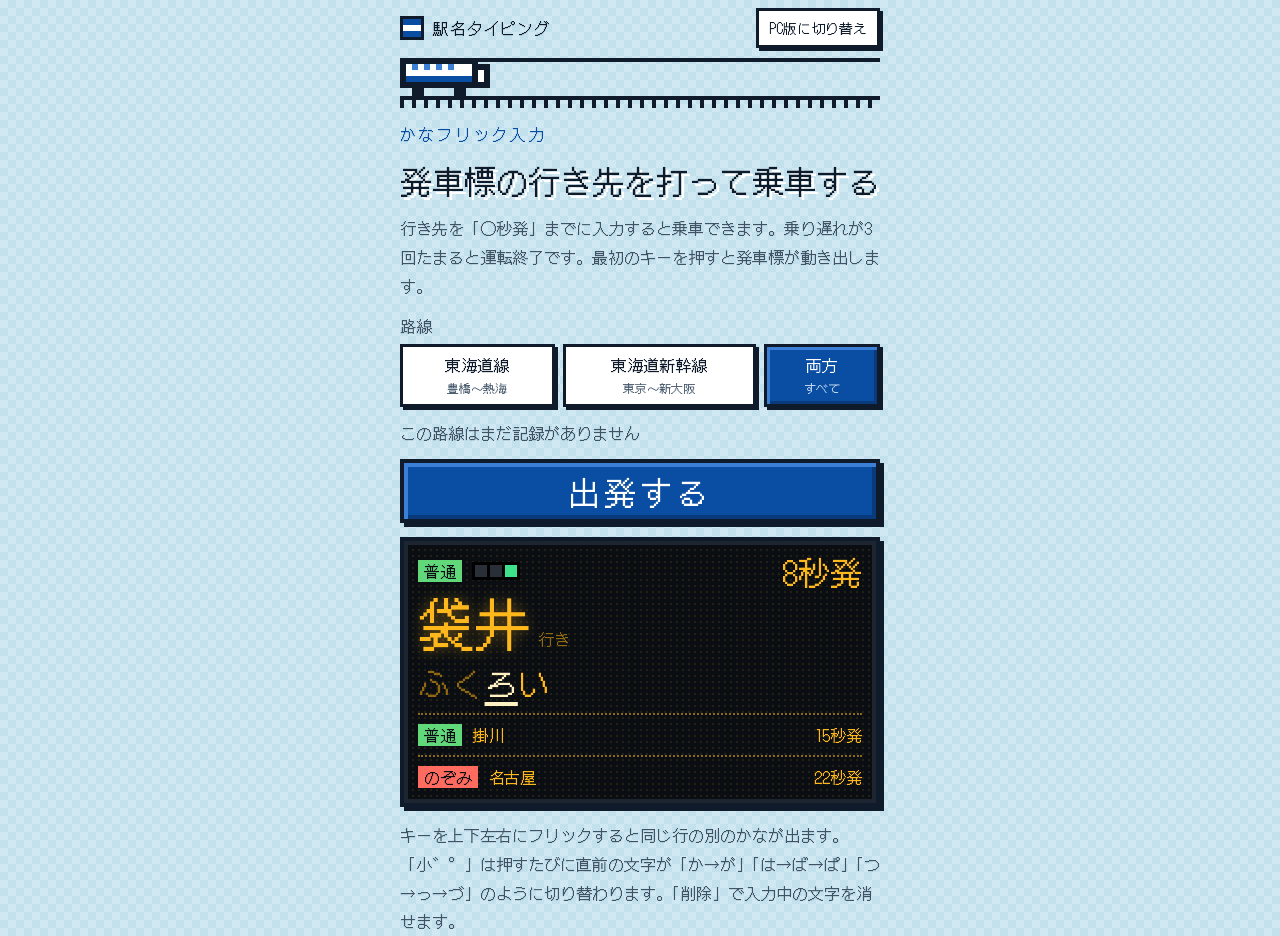
==== index.html @ ca4d4c82 "start first commit" ====
<!doctype html><html><head><meta charset=utf8><meta name=viewport content="width=device-width,initial-scale=1,viewport-fit=cover"><style>:root{color-scheme:light;box-sizing:border-box;padding-top:env(safe-area-inset-top,0px);padding-bottom:env(safe-area-inset-bottom,0px)}html{scroll-padding-top:env(safe-area-inset-top,0px)}body{margin:0;padding:0;font:14px -apple-system,BlinkMacSystemFont,sans-serif;background:#fff;color:#000}img{max-width:100%}[hidden]:not([hidden=until-found i]){display:none!important}</style></head><body>
<title>駅名タイピング</title>
<meta name="claude:viewport-fit-sides" content="cover">
<link rel="preconnect" href="https://fonts.googleapis.com">
<link rel="preconnect" href="https://fonts.gstatic.com" crossorigin>
<link href="https://fonts.googleapis.com/css2?family=DotGothic16&display=swap" rel="stylesheet">
<style>
/* Layout: pixel-art UI. Square 4px-bordered panels with hard offset shadows on a checkered sky ground; one dot-matrix face (DotGothic16) at multiples of 16px. The focal object is a dark LED departure board: one big front row (the train to catch, with its "◯秒発" countdown, a 3-lamp departure signal and the typing line) plus two queued rows. Time is shown three ways: LED seconds, signal lamps, and a blink when departure is imminent. */
:root{
  --paper:#cfe8f1;
  --paper-2:#c3e1ec;
  --ink:#0f1b2a;
  --ink-soft:#3f5266;
  --panel:#ffffff;
  --blue:#0a4ea3;
  --blue-hi:#3b7fd6;
  --blue-deep:#083a7c;
  --board:#0a0e13;
  --led:#ffb81c;
  --led-dim:#8f6812;
  --led-hot:#fff1c2;
  --miss:#ff5a4f;
  --ok:#0a6b3a;
  --bad:#b3261e;
  --key:#ffffff;
  --key-shade:#c3cfd8;
  --ty-futsu:#61d97b;
  --ty-kodama:#ffd54a;
  --ty-hikari:#62b7ff;
  --ty-nozomi:#ff6b5e;
  --sig-g:#3ee08a;
  --sig-y:#ffd23f;
  --sig-r:#ff5a4f;
  --sig-off:#2a2f37;
  --font-ui:"DotGothic16","Hiragino Sans","Yu Gothic",monospace;
  --font-led:"DotGothic16","Hiragino Sans","Yu Gothic",monospace;
  color-scheme:light;
}
html,body{height:100%}
body{
  box-sizing:border-box;
  background-color:var(--paper);
  background-image:conic-gradient(var(--paper-2) 25%,var(--paper) 0 50%,var(--paper-2) 0 75%,var(--paper) 0);
  background-size:16px 16px;
  color:var(--ink);font-family:var(--font-ui);font-size:16px;font-weight:400;
  padding-block:8px 12px;
  padding-left:max(16px,env(safe-area-inset-left,0px));
  padding-right:max(16px,env(safe-area-inset-right,0px));
  -webkit-user-select:none;user-select:none;-webkit-touch-callout:none;
  -webkit-tap-highlight-color:transparent;
}
.app{
  --dest:clamp(40px,6.5vh,56px);--yomi:16px;--rom:32px;--tm:32px;--pad:14px;
  --key-h:50px;--key-font:24px;--kk-h:clamp(38px,6.8vh,50px);
  min-height:100%;max-width:480px;margin:0 auto;display:flex;flex-direction:column;gap:10px;
  touch-action:manipulation;
}
.app[data-mode="pc"]{--dest:88px;--yomi:24px;--rom:48px;--tm:48px;--pad:28px;--key-h:44px;--key-font:16px;max-width:1040px;gap:14px}

.top{display:flex;flex-wrap:wrap;align-items:center;justify-content:space-between;gap:8px 12px;padding-bottom:10px;border-bottom:4px solid var(--ink)}
.brand{display:flex;align-items:center;gap:8px;min-width:0}
.brand svg{flex:none;display:block}
.brand .name{font-size:16px;letter-spacing:.06em;white-space:nowrap}
.mode{
  flex:none;min-height:40px;padding:4px 10px;border:3px solid var(--ink);border-radius:0;
  background:var(--panel);color:var(--ink);font:14px var(--font-ui);box-shadow:3px 3px 0 var(--ink);
}
.mode:active{transform:translate(3px,3px);box-shadow:none;background:var(--paper)}
.mode:focus-visible,.btn:focus-visible,.seg:focus-visible{outline:4px solid var(--blue-hi);outline-offset:2px}

.stage{flex:1;display:flex;flex-direction:column;min-height:0}
.screen{flex:1;display:flex;flex-direction:column;gap:14px;min-width:0}
.app[data-mode="pc"] .screen{width:100%;max-width:860px;margin-inline:auto}

.eyebrow{margin:0;font-size:16px;letter-spacing:.14em;color:var(--blue)}
h1{margin:0;font-size:32px;line-height:1.25;font-weight:400;text-wrap:balance;text-shadow:3px 3px 0 #fff}
.lead{margin:0;font-size:16px;line-height:1.8;color:var(--ink-soft);max-width:34em}
.best{margin:0;font-size:16px;color:var(--ink-soft);font-variant-numeric:tabular-nums}
.best b{color:var(--ink);font-weight:400;background:var(--panel);padding:0 6px;border:2px solid var(--ink)}
.pc-only{display:none}
.app[data-mode="pc"] .pc-only{display:block}
.app[data-mode="pc"] .mobile-only{display:none}

.btn{
  min-height:64px;border:4px solid var(--ink);border-radius:0;background:var(--blue);color:#fff;
  font:32px var(--font-ui);letter-spacing:.12em;
  box-shadow:inset 4px 4px 0 var(--blue-hi),inset -4px -4px 0 var(--blue-deep),4px 4px 0 var(--ink);
}
.btn:active{transform:translate(4px,4px);box-shadow:inset 4px 4px 0 var(--blue-hi),inset -4px -4px 0 var(--blue-deep)}
.app[data-mode="pc"] .btn{max-width:320px}
.kbd-hint{margin:0;font-size:16px;color:var(--ink-soft)}

/* Start: platform, line picker */
.plat{position:relative;height:36px;flex:none}
.plat svg{position:absolute;left:0;bottom:8px;display:block}
.rail{position:absolute;left:0;right:0;bottom:0;height:8px;border-top:4px solid var(--ink);background:repeating-linear-gradient(90deg,var(--ink) 0 4px,transparent 4px 12px)}
.picker{margin:0;padding:0;border:0;min-width:0}
.picker legend{padding:0;margin-bottom:6px;font-size:16px;color:var(--ink-soft)}
.segs{display:grid;grid-template-columns:1fr 1.25fr .75fr;gap:8px}
.seg{
  min-width:0;display:grid;gap:2px;justify-items:center;padding:6px 4px 8px;border:3px solid var(--ink);border-radius:0;
  background:var(--panel);color:var(--ink);font:16px var(--font-ui);box-shadow:3px 3px 0 var(--ink);
}
.seg small{font-size:12px;color:var(--ink-soft)}
.seg[aria-pressed="true"]{background:var(--blue);color:#fff;box-shadow:inset 3px 3px 0 var(--blue-hi),inset -3px -3px 0 var(--blue-deep),3px 3px 0 var(--ink)}
.seg[aria-pressed="true"] small{color:#d6e6fa}
.seg:active{transform:translate(3px,3px);box-shadow:none}

/* HUD */
.hud{display:grid;grid-template-columns:1.3fr 1fr 1.1fr;gap:10px}
.cell{border:3px solid var(--ink);background:var(--panel);box-shadow:3px 3px 0 var(--ink);padding:2px 8px 4px;min-width:0}
.lab{display:block;font-size:16px;color:var(--ink-soft);white-space:nowrap}
.val{display:block;font-size:32px;line-height:1.2;font-variant-numeric:tabular-nums;white-space:nowrap}
.mult{font-size:12px;color:var(--blue);margin-left:4px}
.lives{display:flex;gap:6px;align-items:center;height:38px}
.lives i{display:block;width:18px;height:18px;border:3px solid var(--ink);background:#fff;box-sizing:border-box}
.lives i.x{background:var(--miss)}

/* Departure board */
.board{
  display:grid;gap:8px;padding:var(--pad);border:4px solid var(--ink);border-radius:0;
  font-family:var(--font-led);color:var(--led);
  background-color:var(--board);
  background-image:radial-gradient(rgba(255,184,28,.1) 1px,transparent 1.6px);background-size:6px 6px;
  box-shadow:inset 0 0 0 4px #1c2530,4px 4px 0 var(--ink);min-width:0;
}
.brow{display:grid;gap:4px;min-width:0}
.meta{display:flex;align-items:center;gap:10px}
.ty{display:inline-block;padding:0 6px;font-size:16px;line-height:22px;color:var(--board);background:var(--ty-futsu);white-space:nowrap;flex:none}
.ty[data-t="こだま"]{background:var(--ty-kodama)}
.ty[data-t="ひかり"]{background:var(--ty-hikari)}
.ty[data-t="のぞみ"]{background:var(--ty-nozomi)}
.sig{display:inline-flex;gap:3px;padding:3px;background:#000;flex:none}
.sig i{display:block;width:12px;height:12px;background:var(--sig-off)}
.sig[data-s="r"] .r{background:var(--sig-r)}
.sig[data-s="y"] .y{background:var(--sig-y)}
.sig[data-s="g"] .g{background:var(--sig-g)}
.tm{margin-left:auto;font-size:var(--tm);line-height:1;white-space:nowrap;font-variant-numeric:tabular-nums}
.dest{display:flex;align-items:baseline;gap:8px;font-size:var(--dest);line-height:1.1;text-shadow:0 0 14px rgba(255,184,28,.45);overflow-wrap:anywhere}
.dest small{font-size:16px;color:var(--led-dim);text-shadow:none;white-space:nowrap}
.yomi{font-size:var(--yomi);letter-spacing:.12em}
.romaji{font-size:var(--rom);letter-spacing:.04em;margin-top:2px;overflow-wrap:anywhere;min-height:1.3em}
.romaji .done{color:var(--led-dim)}
.romaji .cur{color:var(--led-hot);text-decoration:underline;text-underline-offset:6px;text-decoration-thickness:4px}
.romaji .cur.part{opacity:.7}
.romaji .rest{color:var(--led)}
.sub{display:flex;align-items:center;gap:10px;min-width:0;font-size:16px;border-top:2px dotted var(--led-dim);padding-top:8px}
.sub .dst{flex:1;min-width:0;white-space:nowrap;overflow:hidden;text-overflow:ellipsis}
.sub .tm{font-size:16px}
.app[data-mode="pc"] .sub{font-size:24px}
.app[data-mode="pc"] .sub .tm{font-size:24px}
.app[data-mode="pc"] .ty{font-size:16px}
.board.urgent .front .tm{animation:blink .5s steps(1) infinite}
.board.miss{animation:shake .28s steps(4);box-shadow:inset 0 0 0 4px var(--miss),4px 4px 0 var(--ink)}
.board.arrive{animation:arrive .32s steps(4)}
@keyframes blink{50%{opacity:.2}}
@keyframes shake{0%,100%{transform:translateX(0)}25%{transform:translateX(-8px)}75%{transform:translateX(8px)}}
@keyframes arrive{0%{filter:brightness(2)}100%{filter:brightness(1)}}
.hint{margin:0;min-height:1.4em;font-size:16px;color:var(--ink-soft);text-align:center}
.hint.ok{color:var(--ok)}
.hint.bad{color:var(--bad)}

/* Result */
.rank{margin:0;font-size:64px;line-height:1.1;color:var(--blue);letter-spacing:.02em;text-shadow:4px 4px 0 var(--ink)}
.stats{display:grid;grid-template-columns:1fr 1fr;gap:12px;margin:0}
.stat{border:3px solid var(--ink);background:var(--panel);box-shadow:3px 3px 0 var(--ink);padding:4px 10px 8px;min-width:0}
.stat dt{font-size:16px;color:var(--ink-soft)}
.stat dd{margin:0;font-size:32px;font-variant-numeric:tabular-nums}
.stat dd small{font-size:16px;margin-left:4px}

/* Romaji keyboard (PC guide) */
.kb{display:grid;gap:8px;margin-top:auto;padding-top:4px}
.app[data-mode="pc"] .kb{width:100%;max-width:640px;margin-inline:auto;pointer-events:none}
.row{display:flex;gap:6px;justify-content:center}
.row.r2{padding-inline:4.5%}
.row.r3{padding-inline:13%}
.key{
  flex:1 1 0;min-width:0;height:var(--key-h);padding:0;border:3px solid var(--ink);border-radius:0;
  background:var(--key);color:var(--ink);font:var(--key-font) var(--font-ui);text-transform:uppercase;
  box-shadow:inset -3px -3px 0 var(--key-shade),0 3px 0 var(--ink);
}
.key.next{background:var(--blue);color:#fff;box-shadow:inset 3px 3px 0 var(--blue-hi),inset -3px -3px 0 var(--blue-deep),0 3px 0 var(--ink)}
.key.down{transform:translateY(3px);box-shadow:inset -3px -3px 0 var(--key-shade)}
.key.next.down{box-shadow:inset 3px 3px 0 var(--blue-hi),inset -3px -3px 0 var(--blue-deep)}
.key.bad{background:#ffb3ad;box-shadow:inset -3px -3px 0 #e0837b,0 3px 0 var(--ink)}

/* Kana flick pad (mobile mode): 12-key layout with a right-hand column */
.app[data-mode="mobile"] .kb,.app[data-mode="pc"] .kana{display:none}
.app[data-mode="mobile"] .yomi{display:none}
.app:not([data-state="play"]) .kb,.app:not([data-state="play"]) .kana{display:none}
.kana{position:relative;display:grid;grid-template-columns:repeat(4,minmax(0,1fr));grid-auto-rows:var(--kk-h);gap:6px;margin-top:auto;padding-top:4px;touch-action:none}
.kkey{position:relative;height:auto;font-size:24px;text-transform:none;touch-action:none}
.kkey.sm{font-size:16px}
.kkey.fn{background:#dde7ee}
.kkey .kc{pointer-events:none}
.kkey.next::after{content:"";position:absolute;display:none;width:12px;height:12px;background:#fff}
.kkey.next[data-dir="1"]::after{display:block;left:5px;top:50%;margin-top:-6px;clip-path:polygon(100% 0,0 50%,100% 100%)}
.kkey.next[data-dir="2"]::after{display:block;top:4px;left:50%;margin-left:-6px;clip-path:polygon(50% 0,0 100%,100% 100%)}
.kkey.next[data-dir="3"]::after{display:block;right:5px;top:50%;margin-top:-6px;clip-path:polygon(0 0,100% 50%,0 100%)}
.kkey.next[data-dir="4"]::after{display:block;bottom:4px;left:50%;margin-left:-6px;clip-path:polygon(0 0,100% 0,50% 100%)}
.kkey[data-n]::before{content:"×" attr(data-n);position:absolute;right:5px;top:3px;font-size:12px;color:#fff}
.pop{position:absolute;inset:0;z-index:6;pointer-events:none}
.pop .pc{position:absolute;display:grid;place-items:center;border:3px solid var(--ink);background:var(--panel);box-shadow:3px 3px 0 var(--ink);font:28px var(--font-ui);color:var(--ink);box-sizing:border-box}
.pop .pc.sel{background:var(--blue);color:#fff}

@media (prefers-reduced-motion:reduce){
  .board.miss,.board.arrive,.board.urgent .front .tm{animation:none}
}
</style>

<div class="app" id="app" data-mode="mobile" data-state="idle">
  <header class="top">
    <div class="brand">
      <svg width="24" height="24" viewBox="0 0 8 8" shape-rendering="crispEdges" aria-hidden="true"><rect width="8" height="8" fill="#0f1b2a"/><rect x="1" y="1" width="6" height="6" fill="#0a4ea3"/><rect x="1" y="3" width="6" height="2" fill="#fff"/><rect x="3" y="2" width="2" height="4" fill="#0a4ea3"/><rect x="3" y="3" width="2" height="2" fill="#fff"/></svg>
      <span class="name">駅名タイピング</span>
    </div>
    <button type="button" class="mode" id="modeBtn">PC版に切り替え</button>
  </header>

  <main class="stage">
    <section class="screen" id="sStart">
      <div class="plat" aria-hidden="true">
        <svg width="96" height="48" viewBox="0 0 16 8" shape-rendering="crispEdges"><rect x="0" y="1" width="13" height="5" fill="#0f1b2a"/><rect x="13" y="2" width="2" height="4" fill="#0f1b2a"/><rect x="1" y="2" width="11" height="3" fill="#fff"/><rect x="1" y="4" width="11" height="1" fill="#0a4ea3"/><rect x="2" y="2" width="1" height="1" fill="#3b7fd6"/><rect x="4" y="2" width="1" height="1" fill="#3b7fd6"/><rect x="6" y="2" width="1" height="1" fill="#3b7fd6"/><rect x="8" y="2" width="1" height="1" fill="#3b7fd6"/><rect x="13" y="3" width="1" height="2" fill="#fff"/><rect x="2" y="6" width="2" height="2" fill="#0f1b2a"/><rect x="9" y="6" width="2" height="2" fill="#0f1b2a"/></svg>
        <div class="rail"></div>
      </div>
      <p class="eyebrow"><span class="mobile-only">かなフリック入力</span><span class="pc-only">ローマ字入力</span></p>
      <h1>発車標の行き先を打って乗車する</h1>
      <p class="lead">行き先を「◯秒発」までに入力すると乗車できます。乗り遅れが3回たまると運転終了です。最初のキーを押すと発車標が動き出します。</p>
      <fieldset class="picker">
        <legend>路線</legend>
        <div class="segs" role="group" aria-label="路線">
          <button type="button" class="seg" data-line="jr" aria-pressed="false"><span>東海道線</span><small>豊橋〜熱海</small></button>
          <button type="button" class="seg" data-line="sk" aria-pressed="false"><span>東海道新幹線</span><small>東京〜新大阪</small></button>
          <button type="button" class="seg" data-line="both" aria-pressed="true"><span>両方</span><small>すべて</small></button>
        </div>
      </fieldset>
      <p class="best" id="bestLine"></p>
      <button type="button" class="btn" id="startBtn">出発する</button>
      <p class="kbd-hint pc-only">Enter キーでも開始できます。Esc キーで中断します。</p>
      <div class="board" aria-label="発車標の表示例">
        <div class="brow front">
          <div class="meta"><span class="ty" data-t="普通">普通</span><span class="sig" data-s="g"><i class="r"></i><i class="y"></i><i class="g"></i></span><span class="tm">8秒発</span></div>
          <div class="dest"><span>袋井</span><small>行き</small></div>
          <div class="romaji mobile-only"><span class="done">ふく</span><span class="cur">ろ</span><span class="rest">い</span></div>
          <div class="romaji pc-only"><span class="done">fuku</span><span class="cur">r</span><span class="rest">oi</span></div>
        </div>
        <div class="sub"><span class="ty" data-t="普通">普通</span><span class="dst">掛川</span><span class="tm">15秒発</span></div>
        <div class="sub"><span class="ty" data-t="のぞみ">のぞみ</span><span class="dst">名古屋</span><span class="tm">22秒発</span></div>
      </div>
      <p class="lead mobile-only">キーを上下左右にフリックすると同じ行の別のかなが出ます。「小゛゜」は押すたびに直前の文字が「か→が」「は→ば→ぱ」「つ→っ→づ」のように切り替わります。「削除」で入力中の文字を消せます。</p>
    </section>

    <section class="screen" id="sPlay" hidden>
      <div class="hud">
        <div class="cell"><span class="lab">スコア</span><span class="val" id="scoreEl">0</span></div>
        <div class="cell"><span class="lab">コンボ</span><span class="val"><span id="comboEl">0</span><span class="mult" id="multEl"></span></span></div>
        <div class="cell"><span class="lab">乗り遅れ</span><span class="lives" id="lives" aria-label="乗り遅れ回数"><i></i><i></i><i></i></span></div>
      </div>
      <div class="board" id="board">
        <div class="brow front" id="rowF">
          <div class="meta"><span class="ty" id="fTy">普通</span><span class="sig" id="sig" data-s="g"><i class="r"></i><i class="y"></i><i class="g"></i></span><span class="tm" id="fTm">0秒発</span></div>
          <div class="dest"><span id="dest"></span><small>行き</small></div>
          <div class="yomi" id="yomi"></div>
          <div class="romaji" id="romaji"></div>
        </div>
        <div class="sub" id="row2"><span class="ty"></span><span class="dst"></span><span class="tm"></span></div>
        <div class="sub" id="row3"><span class="ty"></span><span class="dst"></span><span class="tm"></span></div>
      </div>
      <p class="hint" id="hint">&nbsp;</p>
    </section>

    <section class="screen" id="sResult" hidden aria-live="polite">
      <p class="eyebrow">運転終了</p>
      <p class="rank" id="rRank"></p>
      <p class="lead" id="rSub"></p>
      <dl class="stats">
        <div class="stat"><dt>乗車した駅</dt><dd><span id="rWords">0</span><small>駅</small></dd></div>
        <div class="stat"><dt>スコア</dt><dd id="rScore">0</dd></div>
        <div class="stat"><dt>正確さ</dt><dd><span id="rAcc">0</span><small>%</small></dd></div>
        <div class="stat"><dt>最大コンボ</dt><dd id="rCombo">0</dd></div>
      </dl>
      <p class="best" id="rBest"></p>
      <button type="button" class="btn" id="againBtn">もう一度</button>
      <p class="kbd-hint pc-only">Enter キーでもう一度始められます。</p>
    </section>
  </main>

  <div class="kb" id="kb" aria-label="画面キーボード"></div>
  <div class="kana" id="kana" aria-label="かなキーパッド"></div>
</div>

<script>
/*ENGINE*/
var JR=[
['豊橋','とよはし'],['二川','ふたがわ'],['新所原','しんじょはら'],['鷲津','わしづ'],['新居町','あらいまち'],
['弁天島','べんてんじま'],['舞阪','まいさか'],['高塚','たかつか'],['浜松','はままつ'],['天竜川','てんりゅうがわ'],
['豊田町','とよだちょう'],['磐田','いわた'],['御厨','みくりや'],['袋井','ふくろい'],['愛野','あいの'],
['掛川','かけがわ'],['菊川','きくがわ'],['金谷','かなや'],['島田','しまだ'],['六合','ろくごう'],
['藤枝','ふじえだ'],['西焼津','にしやいづ'],['焼津','やいづ'],['用宗','もちむね'],['安倍川','あべかわ'],
['静岡','しずおか'],['東静岡','ひがししずおか'],['草薙','くさなぎ'],['清水','しみず'],['興津','おきつ'],
['由比','ゆい'],['蒲原','かんばら'],['新蒲原','しんかんばら'],['富士川','ふじかわ'],['富士','ふじ'],
['吉原','よしわら'],['東田子の浦','ひがしたごのうら'],['原','はら'],['片浜','かたはま'],['沼津','ぬまづ'],
['三島','みしま'],['函南','かんなみ'],['熱海','あたみ']
];
var SK=[
['東京','とうきょう'],['品川','しながわ'],['新横浜','しんよこはま'],['小田原','おだわら'],['熱海','あたみ'],
['三島','みしま'],['新富士','しんふじ'],['静岡','しずおか'],['掛川','かけがわ'],['浜松','はままつ'],
['三河安城','みかわあんじょう'],['豊橋','とよはし'],['名古屋','なごや'],['岐阜羽島','ぎふはしま'],['米原','まいばら'],
['京都','きょうと'],['新大阪','しんおおさか']
];
var WORDS=JR.map(function(w){return [w[0],w[1],'jr']}).concat(SK.map(function(w){return [w[0],w[1],'sk']}));
var BASE={
'あ':['a'],'い':['i'],'う':['u'],'え':['e'],'お':['o'],
'か':['ka'],'き':['ki'],'く':['ku'],'け':['ke'],'こ':['ko'],
'さ':['sa'],'し':['shi','si'],'す':['su'],'せ':['se'],'そ':['so'],
'た':['ta'],'ち':['chi','ti'],'つ':['tsu','tu'],'て':['te'],'と':['to'],
'な':['na'],'に':['ni'],'ぬ':['nu'],'ね':['ne'],'の':['no'],
'は':['ha'],'ひ':['hi'],'ふ':['fu','hu'],'へ':['he'],'ほ':['ho'],
'ま':['ma'],'み':['mi'],'む':['mu'],'め':['me'],'も':['mo'],
'や':['ya'],'ゆ':['yu'],'よ':['yo'],
'ら':['ra'],'り':['ri'],'る':['ru'],'れ':['re'],'ろ':['ro'],
'わ':['wa'],'を':['wo'],
'が':['ga'],'ぎ':['gi'],'ぐ':['gu'],'げ':['ge'],'ご':['go'],
'ざ':['za'],'じ':['ji','zi'],'ず':['zu'],'ぜ':['ze'],'ぞ':['zo'],
'だ':['da'],'ぢ':['di'],'づ':['du'],'で':['de'],'ど':['do'],
'ば':['ba'],'び':['bi'],'ぶ':['bu'],'べ':['be'],'ぼ':['bo'],
'ぱ':['pa'],'ぴ':['pi'],'ぷ':['pu'],'ぺ':['pe'],'ぽ':['po']
};
var COMBO={
'きゃ':['kya'],'きゅ':['kyu'],'きょ':['kyo'],'ぎゃ':['gya'],'ぎゅ':['gyu'],'ぎょ':['gyo'],
'しゃ':['sha','sya'],'しゅ':['shu','syu'],'しょ':['sho','syo'],
'じゃ':['ja','zya','jya'],'じゅ':['ju','zyu','jyu'],'じょ':['jo','zyo','jyo'],
'ちゃ':['cha','tya','cya'],'ちゅ':['chu','tyu','cyu'],'ちょ':['cho','tyo','cyo'],
'にゃ':['nya'],'にゅ':['nyu'],'にょ':['nyo'],'ひゃ':['hya'],'ひゅ':['hyu'],'ひょ':['hyo'],
'みゃ':['mya'],'みゅ':['myu'],'みょ':['myo'],'りゃ':['rya'],'りゅ':['ryu'],'りょ':['ryo'],
'びゃ':['bya'],'びゅ':['byu'],'びょ':['byo'],'ぴゃ':['pya'],'ぴゅ':['pyu'],'ぴょ':['pyo']
};
function tokenize(y){
  var u=[];
  for(var i=0;i<y.length;i++){
    var ch=y.charAt(i),nx=y.charAt(i+1);
    if(ch==='っ'){u.push({t:'ltsu'});continue}
    if(ch==='ん'){u.push({t:'n'});continue}
    if(nx&&'ゃゅょ'.indexOf(nx)>=0&&COMBO[ch+nx]){u.push({t:'k',c:COMBO[ch+nx]});i++;continue}
    u.push({t:'k',c:BASE[ch]});
  }
  return u;
}
function cands(units,i){
  var u=units[i],nx=units[i+1],out=[];
  if(u.t==='ltsu'){
    if(nx&&nx.t==='k'){
      nx.c.forEach(function(c){var f=c.charAt(0);if('aiueon'.indexOf(f)<0&&out.indexOf(f)<0)out.push(f)});
    }
    out.push('xtu','ltu');
    return out;
  }
  if(u.t==='n'){
    out=['nn','xn'];
    if(nx&&nx.t==='k'&&nx.c.every(function(c){return 'aiueoy'.indexOf(c.charAt(0))<0}))out.unshift('n');
    return out;
  }
  return u.c;
}
function makeWord(k,y){return {kanji:k,yomi:y,units:tokenize(y),sts:[{ui:0,buf:'',done:[]}]}}
function stepSt(w,s,k){
  var out=[],cs=cands(w.units,s.ui),nb=s.buf+k;
  if(cs.some(function(c){return c.indexOf(nb)===0})){
    var complete=cs.indexOf(nb)>=0;
    var longer=cs.some(function(c){return c.length>nb.length&&c.indexOf(nb)===0});
    if(longer||!complete)out.push({ui:s.ui,buf:nb,done:s.done});
    if(complete)out.push({ui:s.ui+1,buf:'',done:s.done.concat([nb])});
  }
  if(s.buf&&cs.indexOf(s.buf)>=0){
    var adv={ui:s.ui+1,buf:'',done:s.done.concat([s.buf])};
    if(adv.ui<w.units.length)out=out.concat(stepSt(w,adv,k));
  }
  return out;
}
function press(w,k){
  var next=[],seen={};
  w.sts.forEach(function(s){
    stepSt(w,s,k).forEach(function(t){
      var id=t.ui+'|'+t.buf+'|'+t.done.join(',');
      if(!seen[id]){seen[id]=1;next.push(t)}
    });
  });
  if(!next.length)return 'miss';
  w.sts=next;
  for(var i=0;i<next.length;i++)if(next[i].ui>=w.units.length)return 'done';
  return 'ok';
}
function viewOf(w,s){
  var typed=s.done.join('')+s.buf,rest='';
  if(s.ui<w.units.length){
    var cs=cands(w.units,s.ui),cur='';
    if(s.buf){for(var i=0;i<cs.length;i++){if(cs[i].indexOf(s.buf)===0){cur=cs[i];break}}}
    else cur=cs[0];
    rest=cur.slice(s.buf.length);
    for(var j=s.ui+1;j<w.units.length;j++)rest+=cands(w.units,j)[0];
  }
  return {typed:typed,rest:rest};
}
function view(w){
  var best=null;
  w.sts.forEach(function(s){
    var v=viewOf(w,s);
    if(!best||v.rest.length<best.rest.length)best=v;
  });
  return best;
}
var FLICK={
'あ':['あ','い','う','え','お'],'か':['か','き','く','け','こ'],'さ':['さ','し','す','せ','そ'],
'た':['た','ち','つ','て','と'],'な':['な','に','ぬ','ね','の'],'は':['は','ひ','ふ','へ','ほ'],
'ま':['ま','み','む','め','も'],'や':['や',null,'ゆ',null,'よ'],'ら':['ら','り','る','れ','ろ'],
'わ':['わ','を','ん','ー',null],'p':['、','。','？','！',null]
};
var REV={};
Object.keys(FLICK).forEach(function(k){FLICK[k].forEach(function(c,d){if(c)REV[c]={key:k,dir:d}})});
var CYC={
'あ':['あ','ぁ'],'い':['い','ぃ'],'う':['う','ぅ','ゔ'],'え':['え','ぇ'],'お':['お','ぉ'],
'か':['か','が'],'き':['き','ぎ'],'く':['く','ぐ'],'け':['け','げ'],'こ':['こ','ご'],
'さ':['さ','ざ'],'し':['し','じ'],'す':['す','ず'],'せ':['せ','ぜ'],'そ':['そ','ぞ'],
'た':['た','だ'],'ち':['ち','ぢ'],'つ':['つ','っ','づ'],'て':['て','で'],'と':['と','ど'],
'は':['は','ば','ぱ'],'ひ':['ひ','び','ぴ'],'ふ':['ふ','ぶ','ぷ'],'へ':['へ','べ','ぺ'],'ほ':['ほ','ぼ','ぽ'],
'や':['や','ゃ'],'ゆ':['ゆ','ゅ'],'よ':['よ','ょ'],'わ':['わ','ゎ']
};
var VB={};
Object.keys(CYC).forEach(function(b){CYC[b].forEach(function(c,i){if(i>0)VB[c]={base:b,idx:i}})});
function makeKana(k,y){
  var chars=[];
  for(var i=0;i<y.length;i++){var ch=y.charAt(i),v=VB[ch]||{base:ch,idx:0};chars.push({ch:ch,base:v.base,idx:v.idx})}
  return {kanji:k,yomi:y,chars:chars,ci:0,comp:null};
}
function kadvance(w){w.ci++;w.comp=null;return w.ci>=w.chars.length?'done':'ok'}
function kpress(w,s){
  var c=w.chars[w.ci];
  if(!c)return 'miss';
  if(s==='del'){if(w.comp===null)return 'noop';w.comp=null;return 'undo'}
  if(s==='cyc'){
    var cyc=CYC[c.base]||[c.base];
    if(w.comp===null||cyc.length<2)return 'miss';
    w.comp=(w.comp+1)%cyc.length;
    return w.comp===c.idx?kadvance(w):'ok';
  }
  if(w.comp!==null||s!==c.base)return 'miss';
  w.comp=0;
  return c.idx===0?kadvance(w):'ok';
}
function kview(w){
  var done='',cur='',rest='',i,c=w.chars[w.ci],nx=null;
  for(i=0;i<w.ci;i++)done+=w.chars[i].ch;
  if(c){
    cur=c.ch;
    for(i=w.ci+1;i<w.chars.length;i++)rest+=w.chars[i].ch;
    nx=w.comp===null?{t:'flick',ch:c.base,left:c.idx}:{t:'cyc',left:c.idx-w.comp,shown:(CYC[c.base]||[c.base])[w.comp]};
  }
  return {done:done,cur:cur,rest:rest,next:nx,comp:w.comp};
}
function strokeCount(w){return w.chars?w.chars.reduce(function(n,c){return n+1+c.idx},0):view(w).rest.length}
/*END*/

(function(){
'use strict';
var LIVES=3;
var $=function(id){return document.getElementById(id)};
var app=$('app'),modeBtn=$('modeBtn'),kb=$('kb'),pad=$('kana'),board=$('board');
var sStart=$('sStart'),sPlay=$('sPlay'),sResult=$('sResult');
var state='idle',started=false,t0=0,timer=null,hiddenAt=0;
var W=null,queue=[],line='both',frontDep=0,CARRY=2000;
var combo=0,maxCombo=0,score=0,correct=0,wrong=0,boarded=0,late=0,recent=[];
var evMsg='',evCls='',evUntil=0;
var keyEls={},padEls={},nextEl=null,bests={};
try{bests=JSON.parse(localStorage.getItem('ekitype.bests')||'{}')||{}}catch(e){bests={}}
function isPc(){return app.dataset.mode==='pc'}
function clock(){return started?performance.now()-t0:0}
function bestKey(){return (isPc()?'pc':'mobile')+'.'+line}
function getBest(){return bests[bestKey()]||0}

/* ローマ字キーボード（PC版のガイド） */
[['q','w','e','r','t','y','u','i','o','p'],['a','s','d','f','g','h','j','k','l'],['z','x','c','v','b','n','m']].forEach(function(r,i){
  var row=document.createElement('div');row.className='row r'+(i+1);
  r.forEach(function(k){
    var b=document.createElement('button');
    b.type='button';b.className='key';b.textContent=k;b.dataset.k=k;b.setAttribute('aria-label',k);
    keyEls[k]=b;row.appendChild(b);
  });
  kb.appendChild(row);
});

/* かなテンキー（スマホ版）: 12キー配列、右に削除・空白・改行 */
var KEYS=[
  ['あ','あ','flick',1,1],['か','か','flick',1,2],['さ','さ','flick',1,3],['del','削除','fn',1,4],
  ['た','た','flick',2,1],['な','な','flick',2,2],['は','は','flick',2,3],['sp','空白','fn',2,4],
  ['ま','ま','flick',3,1],['や','や','flick',3,2],['ら','ら','flick',3,3],['ret','改行','fn',3,4,2],
  ['cyc','小゛゜','fn',4,1],['わ','わ','flick',4,2],['p','、。?!','flick',4,3]
];
var FN={cyc:'cyc',del:'del',sp:null,ret:null};
var KEYLAB={};
KEYS.forEach(function(d){
  KEYLAB[d[0]]=d[1];
  var b=document.createElement('button');
  b.type='button';
  b.className='key kkey'+(d[2]==='fn'?' fn':'')+(d[1].length>2?' sm':'');
  b.dataset.key=d[0];
  b.setAttribute('aria-label',d[1]);
  b.style.gridRow=d[3]+(d[5]?' / span '+d[5]:'');
  b.style.gridColumn=String(d[4]);
  var s=document.createElement('span');s.className='kc';s.textContent=d[1];
  b.appendChild(s);
  padEls[d[0]]=b;pad.appendChild(b);
});

var DIRS=[[0,0],[-1,0],[0,-1],[1,0],[0,1]];
var DT=['タップ','を←にフリック','を↑にフリック','を→にフリック','を↓にフリック'];
var flicks={};
function dirOf(dx,dy){
  if(Math.sqrt(dx*dx+dy*dy)<16)return 0;
  if(Math.abs(dx)>Math.abs(dy))return dx<0?1:3;
  return dy<0?2:4;
}
function buildPop(btn,cands){
  var pr=pad.getBoundingClientRect(),br=btn.getBoundingClientRect();
  var w=br.width,h=br.height,x=br.left-pr.left,y=br.top-pr.top;
  x=Math.max(w,Math.min(x,pr.width-2*w));
  var pop=document.createElement('div');pop.className='pop';
  var cells=[];
  cands.forEach(function(c,d){
    if(!c)return;
    var el=document.createElement('div');el.className='pc';el.textContent=c;
    el.style.width=w+'px';el.style.height=h+'px';
    el.style.left=(x+DIRS[d][0]*w)+'px';el.style.top=(y+DIRS[d][1]*h)+'px';
    pop.appendChild(el);cells[d]=el;
  });
  pad.appendChild(pop);
  return {pop:pop,cells:cells};
}
pad.addEventListener('pointerdown',function(e){
  var b=e.target.closest?e.target.closest('.kkey'):null;
  if(!b)return;
  e.preventDefault();
  try{b.setPointerCapture(e.pointerId)}catch(err){}
  b.classList.add('down');
  var key=b.dataset.key;
  if(FN.hasOwnProperty(key)){flicks[e.pointerId]={btn:b};if(FN[key])input(FN[key],b);return}
  var cands=FLICK[key],pp=buildPop(b,cands);
  pp.cells[0].classList.add('sel');
  flicks[e.pointerId]={btn:b,x0:e.clientX,y0:e.clientY,dir:0,pop:pp,cands:cands};
});
pad.addEventListener('pointermove',function(e){
  var f=flicks[e.pointerId];
  if(!f||!f.pop)return;
  var d=dirOf(e.clientX-f.x0,e.clientY-f.y0);
  if(d===f.dir)return;
  if(f.pop.cells[f.dir])f.pop.cells[f.dir].classList.remove('sel');
  f.dir=d;
  if(f.pop.cells[d])f.pop.cells[d].classList.add('sel');
});
function endFlick(e,commit){
  var f=flicks[e.pointerId];
  if(!f)return;
  delete flicks[e.pointerId];
  f.btn.classList.remove('down');
  if(f.pop){
    f.pop.pop.parentNode.removeChild(f.pop.pop);
    if(commit){var ch=f.cands[f.dir];if(ch)input(ch,f.btn)}
  }
}
pad.addEventListener('pointerup',function(e){endFlick(e,true)});
pad.addEventListener('pointercancel',function(e){endFlick(e,false)});
document.addEventListener('contextmenu',function(e){e.preventDefault()});

/* モードと路線 */
function setMode(m){
  app.dataset.mode=m;
  modeBtn.textContent=m==='pc'?'スマホ版に切り替え':'PC版に切り替え';
  try{localStorage.setItem('ekitype.mode',m)}catch(e){}
  bestLine();
}
modeBtn.addEventListener('click',function(){
  setMode(isPc()?'mobile':'pc');
  modeBtn.blur();
  if(state==='play')quit();
});
try{if(localStorage.getItem('ekitype.mode')==='pc')setMode('pc')}catch(e){}
function setLine(l){
  line=l;
  Array.prototype.forEach.call(document.querySelectorAll('.seg'),function(b){b.setAttribute('aria-pressed',b.dataset.line===l?'true':'false')});
  try{localStorage.setItem('ekitype.line',l)}catch(e){}
  bestLine();
}
Array.prototype.forEach.call(document.querySelectorAll('.seg'),function(b){
  b.addEventListener('click',function(){setLine(b.dataset.line)});
});
try{var sl=localStorage.getItem('ekitype.line');if(sl==='jr'||sl==='sk'||sl==='both')setLine(sl)}catch(e){}

/* 表示 */
function show(name){
  sStart.hidden=name!=='start';sPlay.hidden=name!=='play';sResult.hidden=name!=='result';
  app.dataset.state=name==='play'?'play':'idle';
}
function fmt(n){return n.toLocaleString('ja-JP')}
function bestLine(){var b=getBest();$('bestLine').innerHTML=b?'この路線の自己ベスト <b>'+fmt(b)+'</b> 点':'この路線はまだ記録がありません'}
function clearNext(){
  if(nextEl){nextEl.classList.remove('next');nextEl.removeAttribute('data-dir');nextEl.removeAttribute('data-n')}
  nextEl=null;
}
function setNextRoman(ch){
  clearNext();
  if(ch&&keyEls[ch]){nextEl=keyEls[ch];nextEl.classList.add('next')}
}
function setNextKana(nx){
  clearNext();
  if(!nx)return;
  var el,dir=0;
  if(nx.t==='cyc'){el=padEls.cyc;if(nx.left>1)el.setAttribute('data-n',nx.left)}
  else{var r=REV[nx.ch];el=padEls[r.key];dir=r.dir}
  if(!el)return;
  nextEl=el;el.classList.add('next');el.setAttribute('data-dir',dir);
}
function mult(){return 1+Math.min(Math.floor(combo/10),4)*0.25}
function updateHud(){
  $('scoreEl').textContent=fmt(score);
  $('comboEl').textContent=combo;
  $('multEl').textContent=mult()>1?'×'+mult().toFixed(2):'';
  var ls=$('lives').children;
  for(var i=0;i<ls.length;i++)ls[i].className=i<late?'x':'';
}
function flash(el,cls,ms){el.classList.remove(cls);void el.offsetWidth;el.classList.add(cls);setTimeout(function(){el.classList.remove(cls)},ms)}
function guide(nx){
  if(nx.t==='cyc')return '「小゛゜」をあと'+nx.left+'回（いま「'+nx.shown+'」）';
  var r=REV[nx.ch],t=r.dir===0?'「'+nx.ch+'」をタップ':nx.ch+': 「'+KEYLAB[r.key]+'」'+DT[r.dir];
  return nx.left>0?t+' → 小゛゜×'+nx.left:t;
}
function event(msg,cls){evMsg=msg;evCls=cls;evUntil=performance.now()+1300}
function updateHint(){
  var h=$('hint'),txt='',cls='';
  if(evMsg&&performance.now()<evUntil){txt=evMsg;cls=evCls}
  else if(started&&queue.length&&frontDep-clock()<=3000){txt='まもなく発車します';cls='bad'}
  else if(!isPc()){var nx=W?kview(W).next:null;txt=nx?guide(nx):''}
  else if(!started)txt='最初のキーで発車標が動き出します';
  h.textContent=txt||' ';
  h.className='hint'+(cls?' '+cls:'');
}
function render(){
  var h='';
  if(isPc()){
    var v=view(W);
    if(v.typed)h+='<span class="done">'+v.typed+'</span>';
    if(v.rest)h+='<span class="cur">'+v.rest.charAt(0)+'</span><span class="rest">'+v.rest.slice(1)+'</span>';
    setNextRoman(v.rest?v.rest.charAt(0):null);
  }else{
    var k=kview(W);
    if(k.done)h+='<span class="done">'+k.done+'</span>';
    if(k.cur)h+='<span class="cur'+(k.comp!==null?' part':'')+'">'+k.cur+'</span>';
    if(k.rest)h+='<span class="rest">'+k.rest+'</span>';
    setNextKana(k.next);
  }
  $('romaji').innerHTML=h;
  updateHint();
}

/* 発車標 */
var NOZOMI={'東京':1,'品川':1,'新横浜':1,'名古屋':1,'京都':1,'新大阪':1};
var HIKARI={'小田原':1,'熱海':1,'三島':1,'静岡':1,'浜松':1,'豊橋':1,'岐阜羽島':1,'米原':1};
function typeOf(w){
  if(w[2]==='jr')return '普通';
  var o=['こだま'];
  if(NOZOMI[w[0]]||HIKARI[w[0]])o.push('ひかり');
  if(NOZOMI[w[0]])o.push('のぞみ');
  return o[Math.floor(Math.random()*o.length)];
}
function pickWord(){
  var all=WORDS.filter(function(w){return line==='both'||w[2]===line});
  var maxLen=4+boarded;
  var pool=all.filter(function(w){return w[1].length<=maxLen&&recent.indexOf(w[0])<0});
  if(!pool.length)pool=all.filter(function(w){return recent.indexOf(w[0])<0});
  if(!pool.length)pool=all;
  var w=pool[Math.floor(Math.random()*pool.length)];
  recent.push(w[0]);if(recent.length>8)recent.shift();
  return w;
}
function makeEntry(){
  var w=pickWord();
  var eng=isPc()?makeWord(w[0],w[1]):makeKana(w[0],w[1]);
  var f=Math.max(0.4,1-0.025*boarded);
  var a=Math.max(3,Math.round((2.2+strokeCount(eng)*(isPc()?0.55:1.0))*f*2)/2);
  return {k:w[0],y:w[1],ty:typeOf(w),w:eng,a:a};
}
function fill(){while(queue.length<3)queue.push(makeEntry())}
function setTy(el,t){el.textContent=t;el.setAttribute('data-t',t)}
function renderBoard(){
  var f=queue[0];
  W=f.w;
  setTy($('fTy'),f.ty);
  $('dest').textContent=f.k;
  $('yomi').textContent=f.y;
  [1,2].forEach(function(i){
    var row=$('row'+(i+1)),e=queue[i];
    setTy(row.children[0],e.ty);
    row.children[1].textContent=e.k;
  });
  updateTimes();
  render();
}
function updateTimes(){
  var rem=Math.max(0,frontDep-clock());
  $('fTm').textContent=Math.ceil(rem/1000)+'秒発';
  $('sig').setAttribute('data-s',rem<=2500?'r':rem<=5000?'y':'g');
  board.classList.toggle('urgent',started&&rem<=3000);
  var t=rem;
  [1,2].forEach(function(i){
    t+=queue[i].a*1000;
    $('row'+(i+1)).children[2].textContent=Math.ceil(t/1000)+'秒発';
  });
}

/* 進行 */
function startGame(){
  clearInterval(timer);
  state='play';started=false;
  combo=maxCombo=score=correct=wrong=boarded=late=0;recent=[];queue=[];
  evMsg='';
  show('play');
  fill();
  frontDep=queue[0].a*1000;
  updateHud();
  renderBoard();
  if(document.activeElement&&document.activeElement.blur)document.activeElement.blur();
}
function quit(){
  clearInterval(timer);state='idle';clearNext();
  board.classList.remove('urgent');
  bestLine();show('start');
}
function rank(n){
  var f=isPc()?1:0.8;
  if(n>=30*f)return ['のぞみ','終点まで一気に走り抜けました。'];
  if(n>=20*f)return ['ひかり','主要駅を確実に結ぶ速さです。'];
  if(n>=12*f)return ['特急','安定したペースで走れました。'];
  if(n>=6*f)return ['快速','あと少しで特急です。'];
  return ['各駅停車','ゆっくり確実に進みました。'];
}
function finish(){
  clearInterval(timer);state='over';clearNext();
  board.classList.remove('urgent');
  var tries=correct+wrong,acc=tries?Math.round(correct/tries*100):0;
  var secs=Math.round(clock()/1000),r=rank(boarded);
  var prev=getBest(),isBest=score>prev;
  if(isBest){bests[bestKey()]=score;try{localStorage.setItem('ekitype.bests',JSON.stringify(bests))}catch(e){}}
  $('rRank').textContent=r[0];
  $('rSub').textContent=r[1]+' 運転時間は '+secs+' 秒でした。';
  $('rWords').textContent=boarded;
  $('rScore').textContent=fmt(score);
  $('rAcc').textContent=acc;
  $('rCombo').textContent=maxCombo;
  $('rBest').innerHTML=isBest&&score>0?'<b>この路線の自己ベストを更新しました</b>':'この路線の自己ベスト <b>'+fmt(getBest())+'</b> 点';
  show('result');
}
function departMiss(){
  late++;combo=0;
  var old=frontDep;
  queue.shift();
  fill();
  frontDep=old+queue[0].a*1000;
  event('発車しました 乗り遅れ','bad');
  flash(board,'miss',280);
  try{if(navigator.vibrate)navigator.vibrate(40)}catch(e){}
  updateHud();
  if(late>=LIVES){finish();return}
  renderBoard();
}
function tick(){
  var now=clock();
  while(state==='play'&&frontDep<=now)departMiss();
  if(state!=='play')return;
  updateTimes();
  updateHint();
}
function input(k,btn){
  if(state!=='play')return;
  var pc=isPc();
  if(pc!==(k.length===1&&/[a-z]/.test(k)))return;
  if(!started){started=true;t0=performance.now();timer=setInterval(tick,50)}
  if(frontDep<=clock()){tick();return}
  var r=pc?press(W,k):kpress(W,k);
  var el=pc?keyEls[k]:btn;
  if(r==='undo'||r==='noop'){render();return}
  if(r==='miss'){
    wrong++;combo=0;
    if(el)flash(el,'bad',140);
    flash(board,'miss',260);
    try{if(navigator.vibrate)navigator.vibrate(15)}catch(e){}
    updateHud();
    return;
  }
  correct++;combo++;if(combo>maxCombo)maxCombo=combo;
  score+=Math.round(10*mult());
  if(pc&&el)flash(el,'down',100);
  if(r==='done'){
    var left=Math.max(0,frontDep-clock()),bonus=50+Math.ceil(left/1000)*10;
    score+=bonus;boarded++;
    queue.shift();
    fill();
    frontDep=clock()+queue[0].a*1000+Math.min(left,CARRY);
    event('乗車 +'+bonus,'ok');
    flash(board,'arrive',320);
    updateHud();
    renderBoard();
  }else{
    updateHud();
    render();
  }
}

$('startBtn').addEventListener('click',startGame);
$('againBtn').addEventListener('click',startGame);
document.addEventListener('keydown',function(e){
  if(e.ctrlKey||e.metaKey||e.altKey)return;
  if(state==='play'){
    if(e.key==='Escape'){quit();return}
    if(!isPc())return;
    var k=null;
    if(e.key&&e.key.length===1&&/[a-zA-Z]/.test(e.key))k=e.key.toLowerCase();
    else if(e.code&&/^Key[A-Z]$/.test(e.code))k=e.code.charAt(3).toLowerCase();
    if(k){e.preventDefault();if(!e.repeat)input(k)}
    return;
  }
  var tag=document.activeElement?document.activeElement.tagName:'';
  if((e.key==='Enter'||e.key===' ')&&tag!=='BUTTON'){e.preventDefault();startGame()}
});
document.addEventListener('visibilitychange',function(){
  if(state!=='play'||!started)return;
  if(document.hidden){hiddenAt=performance.now();clearInterval(timer)}
  else if(hiddenAt){t0+=performance.now()-hiddenAt;hiddenAt=0;timer=setInterval(tick,50)}
});

show('start');
bestLine();
})();
</script>

</body></html>
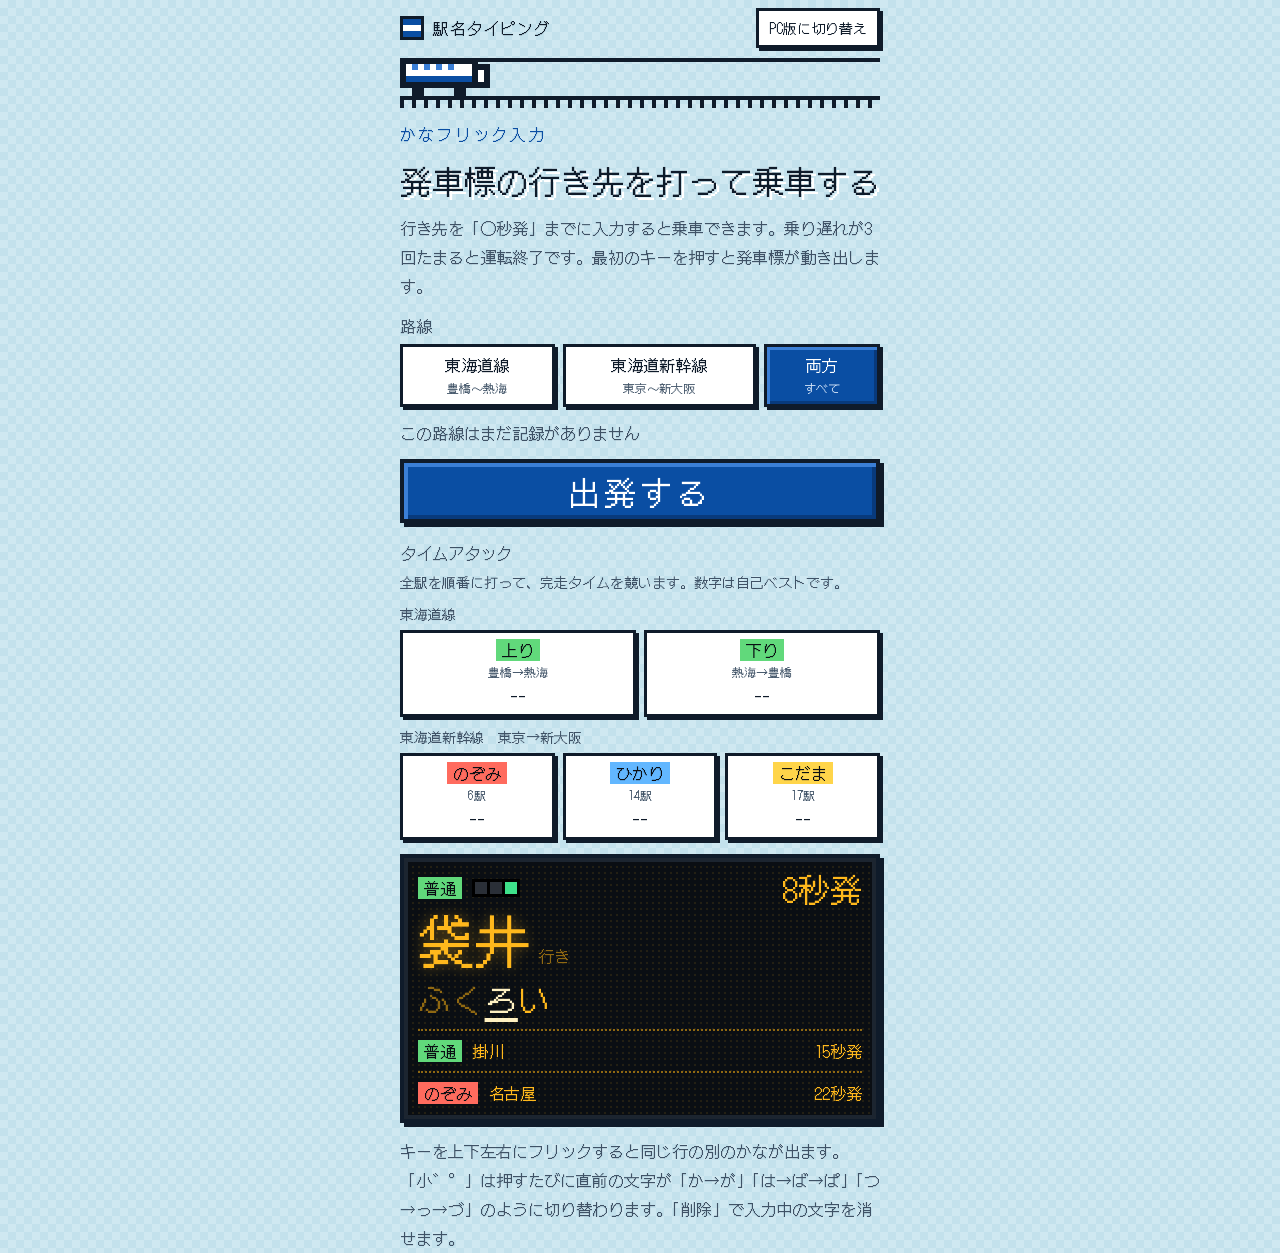
==== commit fea0f316: "-1 demo版" ====
--- a/index.html
+++ b/index.html
@@ -1,214 +1,19 @@
-<!doctype html><html><head><meta charset=utf8><meta name=viewport content="width=device-width,initial-scale=1,viewport-fit=cover"><style>:root{color-scheme:light;box-sizing:border-box;padding-top:env(safe-area-inset-top,0px);padding-bottom:env(safe-area-inset-bottom,0px)}html{scroll-padding-top:env(safe-area-inset-top,0px)}body{margin:0;padding:0;font:14px -apple-system,BlinkMacSystemFont,sans-serif;background:#fff;color:#000}img{max-width:100%}[hidden]:not([hidden=until-found i]){display:none!important}</style></head><body>
+<!doctype html>
+<html lang="ja" data-mode="mobile">
+<head>
+<meta charset="utf-8">
+<meta name="viewport" content="width=device-width,initial-scale=1,viewport-fit=cover">
 <title>駅名タイピング</title>
-<meta name="claude:viewport-fit-sides" content="cover">
 <link rel="preconnect" href="https://fonts.googleapis.com">
 <link rel="preconnect" href="https://fonts.gstatic.com" crossorigin>
 <link href="https://fonts.googleapis.com/css2?family=DotGothic16&display=swap" rel="stylesheet">
-<style>
-/* Layout: pixel-art UI. Square 4px-bordered panels with hard offset shadows on a checkered sky ground; one dot-matrix face (DotGothic16) at multiples of 16px. The focal object is a dark LED departure board: one big front row (the train to catch, with its "◯秒発" countdown, a 3-lamp departure signal and the typing line) plus two queued rows. Time is shown three ways: LED seconds, signal lamps, and a blink when departure is imminent. */
-:root{
-  --paper:#cfe8f1;
-  --paper-2:#c3e1ec;
-  --ink:#0f1b2a;
-  --ink-soft:#3f5266;
-  --panel:#ffffff;
-  --blue:#0a4ea3;
-  --blue-hi:#3b7fd6;
-  --blue-deep:#083a7c;
-  --board:#0a0e13;
-  --led:#ffb81c;
-  --led-dim:#8f6812;
-  --led-hot:#fff1c2;
-  --miss:#ff5a4f;
-  --ok:#0a6b3a;
-  --bad:#b3261e;
-  --key:#ffffff;
-  --key-shade:#c3cfd8;
-  --ty-futsu:#61d97b;
-  --ty-kodama:#ffd54a;
-  --ty-hikari:#62b7ff;
-  --ty-nozomi:#ff6b5e;
-  --sig-g:#3ee08a;
-  --sig-y:#ffd23f;
-  --sig-r:#ff5a4f;
-  --sig-off:#2a2f37;
-  --font-ui:"DotGothic16","Hiragino Sans","Yu Gothic",monospace;
-  --font-led:"DotGothic16","Hiragino Sans","Yu Gothic",monospace;
-  color-scheme:light;
-}
-html,body{height:100%}
-body{
-  box-sizing:border-box;
-  background-color:var(--paper);
-  background-image:conic-gradient(var(--paper-2) 25%,var(--paper) 0 50%,var(--paper-2) 0 75%,var(--paper) 0);
-  background-size:16px 16px;
-  color:var(--ink);font-family:var(--font-ui);font-size:16px;font-weight:400;
-  padding-block:8px 12px;
-  padding-left:max(16px,env(safe-area-inset-left,0px));
-  padding-right:max(16px,env(safe-area-inset-right,0px));
-  -webkit-user-select:none;user-select:none;-webkit-touch-callout:none;
-  -webkit-tap-highlight-color:transparent;
-}
-.app{
-  --dest:clamp(40px,6.5vh,56px);--yomi:16px;--rom:32px;--tm:32px;--pad:14px;
-  --key-h:50px;--key-font:24px;--kk-h:clamp(38px,6.8vh,50px);
-  min-height:100%;max-width:480px;margin:0 auto;display:flex;flex-direction:column;gap:10px;
-  touch-action:manipulation;
-}
-.app[data-mode="pc"]{--dest:88px;--yomi:24px;--rom:48px;--tm:48px;--pad:28px;--key-h:44px;--key-font:16px;max-width:1040px;gap:14px}
-
-.top{display:flex;flex-wrap:wrap;align-items:center;justify-content:space-between;gap:8px 12px;padding-bottom:10px;border-bottom:4px solid var(--ink)}
-.brand{display:flex;align-items:center;gap:8px;min-width:0}
-.brand svg{flex:none;display:block}
-.brand .name{font-size:16px;letter-spacing:.06em;white-space:nowrap}
-.mode{
-  flex:none;min-height:40px;padding:4px 10px;border:3px solid var(--ink);border-radius:0;
-  background:var(--panel);color:var(--ink);font:14px var(--font-ui);box-shadow:3px 3px 0 var(--ink);
-}
-.mode:active{transform:translate(3px,3px);box-shadow:none;background:var(--paper)}
-.mode:focus-visible,.btn:focus-visible,.seg:focus-visible{outline:4px solid var(--blue-hi);outline-offset:2px}
-
-.stage{flex:1;display:flex;flex-direction:column;min-height:0}
-.screen{flex:1;display:flex;flex-direction:column;gap:14px;min-width:0}
-.app[data-mode="pc"] .screen{width:100%;max-width:860px;margin-inline:auto}
-
-.eyebrow{margin:0;font-size:16px;letter-spacing:.14em;color:var(--blue)}
-h1{margin:0;font-size:32px;line-height:1.25;font-weight:400;text-wrap:balance;text-shadow:3px 3px 0 #fff}
-.lead{margin:0;font-size:16px;line-height:1.8;color:var(--ink-soft);max-width:34em}
-.best{margin:0;font-size:16px;color:var(--ink-soft);font-variant-numeric:tabular-nums}
-.best b{color:var(--ink);font-weight:400;background:var(--panel);padding:0 6px;border:2px solid var(--ink)}
-.pc-only{display:none}
-.app[data-mode="pc"] .pc-only{display:block}
-.app[data-mode="pc"] .mobile-only{display:none}
-
-.btn{
-  min-height:64px;border:4px solid var(--ink);border-radius:0;background:var(--blue);color:#fff;
-  font:32px var(--font-ui);letter-spacing:.12em;
-  box-shadow:inset 4px 4px 0 var(--blue-hi),inset -4px -4px 0 var(--blue-deep),4px 4px 0 var(--ink);
-}
-.btn:active{transform:translate(4px,4px);box-shadow:inset 4px 4px 0 var(--blue-hi),inset -4px -4px 0 var(--blue-deep)}
-.app[data-mode="pc"] .btn{max-width:320px}
-.kbd-hint{margin:0;font-size:16px;color:var(--ink-soft)}
-
-/* Start: platform, line picker */
-.plat{position:relative;height:36px;flex:none}
-.plat svg{position:absolute;left:0;bottom:8px;display:block}
-.rail{position:absolute;left:0;right:0;bottom:0;height:8px;border-top:4px solid var(--ink);background:repeating-linear-gradient(90deg,var(--ink) 0 4px,transparent 4px 12px)}
-.picker{margin:0;padding:0;border:0;min-width:0}
-.picker legend{padding:0;margin-bottom:6px;font-size:16px;color:var(--ink-soft)}
-.segs{display:grid;grid-template-columns:1fr 1.25fr .75fr;gap:8px}
-.seg{
-  min-width:0;display:grid;gap:2px;justify-items:center;padding:6px 4px 8px;border:3px solid var(--ink);border-radius:0;
-  background:var(--panel);color:var(--ink);font:16px var(--font-ui);box-shadow:3px 3px 0 var(--ink);
-}
-.seg small{font-size:12px;color:var(--ink-soft)}
-.seg[aria-pressed="true"]{background:var(--blue);color:#fff;box-shadow:inset 3px 3px 0 var(--blue-hi),inset -3px -3px 0 var(--blue-deep),3px 3px 0 var(--ink)}
-.seg[aria-pressed="true"] small{color:#d6e6fa}
-.seg:active{transform:translate(3px,3px);box-shadow:none}
-
-/* HUD */
-.hud{display:grid;grid-template-columns:1.3fr 1fr 1.1fr;gap:10px}
-.cell{border:3px solid var(--ink);background:var(--panel);box-shadow:3px 3px 0 var(--ink);padding:2px 8px 4px;min-width:0}
-.lab{display:block;font-size:16px;color:var(--ink-soft);white-space:nowrap}
-.val{display:block;font-size:32px;line-height:1.2;font-variant-numeric:tabular-nums;white-space:nowrap}
-.mult{font-size:12px;color:var(--blue);margin-left:4px}
-.lives{display:flex;gap:6px;align-items:center;height:38px}
-.lives i{display:block;width:18px;height:18px;border:3px solid var(--ink);background:#fff;box-sizing:border-box}
-.lives i.x{background:var(--miss)}
-
-/* Departure board */
-.board{
-  display:grid;gap:8px;padding:var(--pad);border:4px solid var(--ink);border-radius:0;
-  font-family:var(--font-led);color:var(--led);
-  background-color:var(--board);
-  background-image:radial-gradient(rgba(255,184,28,.1) 1px,transparent 1.6px);background-size:6px 6px;
-  box-shadow:inset 0 0 0 4px #1c2530,4px 4px 0 var(--ink);min-width:0;
-}
-.brow{display:grid;gap:4px;min-width:0}
-.meta{display:flex;align-items:center;gap:10px}
-.ty{display:inline-block;padding:0 6px;font-size:16px;line-height:22px;color:var(--board);background:var(--ty-futsu);white-space:nowrap;flex:none}
-.ty[data-t="こだま"]{background:var(--ty-kodama)}
-.ty[data-t="ひかり"]{background:var(--ty-hikari)}
-.ty[data-t="のぞみ"]{background:var(--ty-nozomi)}
-.sig{display:inline-flex;gap:3px;padding:3px;background:#000;flex:none}
-.sig i{display:block;width:12px;height:12px;background:var(--sig-off)}
-.sig[data-s="r"] .r{background:var(--sig-r)}
-.sig[data-s="y"] .y{background:var(--sig-y)}
-.sig[data-s="g"] .g{background:var(--sig-g)}
-.tm{margin-left:auto;font-size:var(--tm);line-height:1;white-space:nowrap;font-variant-numeric:tabular-nums}
-.dest{display:flex;align-items:baseline;gap:8px;font-size:var(--dest);line-height:1.1;text-shadow:0 0 14px rgba(255,184,28,.45);overflow-wrap:anywhere}
-.dest small{font-size:16px;color:var(--led-dim);text-shadow:none;white-space:nowrap}
-.yomi{font-size:var(--yomi);letter-spacing:.12em}
-.romaji{font-size:var(--rom);letter-spacing:.04em;margin-top:2px;overflow-wrap:anywhere;min-height:1.3em}
-.romaji .done{color:var(--led-dim)}
-.romaji .cur{color:var(--led-hot);text-decoration:underline;text-underline-offset:6px;text-decoration-thickness:4px}
-.romaji .cur.part{opacity:.7}
-.romaji .rest{color:var(--led)}
-.sub{display:flex;align-items:center;gap:10px;min-width:0;font-size:16px;border-top:2px dotted var(--led-dim);padding-top:8px}
-.sub .dst{flex:1;min-width:0;white-space:nowrap;overflow:hidden;text-overflow:ellipsis}
-.sub .tm{font-size:16px}
-.app[data-mode="pc"] .sub{font-size:24px}
-.app[data-mode="pc"] .sub .tm{font-size:24px}
-.app[data-mode="pc"] .ty{font-size:16px}
-.board.urgent .front .tm{animation:blink .5s steps(1) infinite}
-.board.miss{animation:shake .28s steps(4);box-shadow:inset 0 0 0 4px var(--miss),4px 4px 0 var(--ink)}
-.board.arrive{animation:arrive .32s steps(4)}
-@keyframes blink{50%{opacity:.2}}
-@keyframes shake{0%,100%{transform:translateX(0)}25%{transform:translateX(-8px)}75%{transform:translateX(8px)}}
-@keyframes arrive{0%{filter:brightness(2)}100%{filter:brightness(1)}}
-.hint{margin:0;min-height:1.4em;font-size:16px;color:var(--ink-soft);text-align:center}
-.hint.ok{color:var(--ok)}
-.hint.bad{color:var(--bad)}
-
-/* Result */
-.rank{margin:0;font-size:64px;line-height:1.1;color:var(--blue);letter-spacing:.02em;text-shadow:4px 4px 0 var(--ink)}
-.stats{display:grid;grid-template-columns:1fr 1fr;gap:12px;margin:0}
-.stat{border:3px solid var(--ink);background:var(--panel);box-shadow:3px 3px 0 var(--ink);padding:4px 10px 8px;min-width:0}
-.stat dt{font-size:16px;color:var(--ink-soft)}
-.stat dd{margin:0;font-size:32px;font-variant-numeric:tabular-nums}
-.stat dd small{font-size:16px;margin-left:4px}
-
-/* Romaji keyboard (PC guide) */
-.kb{display:grid;gap:8px;margin-top:auto;padding-top:4px}
-.app[data-mode="pc"] .kb{width:100%;max-width:640px;margin-inline:auto;pointer-events:none}
-.row{display:flex;gap:6px;justify-content:center}
-.row.r2{padding-inline:4.5%}
-.row.r3{padding-inline:13%}
-.key{
-  flex:1 1 0;min-width:0;height:var(--key-h);padding:0;border:3px solid var(--ink);border-radius:0;
-  background:var(--key);color:var(--ink);font:var(--key-font) var(--font-ui);text-transform:uppercase;
-  box-shadow:inset -3px -3px 0 var(--key-shade),0 3px 0 var(--ink);
-}
-.key.next{background:var(--blue);color:#fff;box-shadow:inset 3px 3px 0 var(--blue-hi),inset -3px -3px 0 var(--blue-deep),0 3px 0 var(--ink)}
-.key.down{transform:translateY(3px);box-shadow:inset -3px -3px 0 var(--key-shade)}
-.key.next.down{box-shadow:inset 3px 3px 0 var(--blue-hi),inset -3px -3px 0 var(--blue-deep)}
-.key.bad{background:#ffb3ad;box-shadow:inset -3px -3px 0 #e0837b,0 3px 0 var(--ink)}
-
-/* Kana flick pad (mobile mode): 12-key layout with a right-hand column */
-.app[data-mode="mobile"] .kb,.app[data-mode="pc"] .kana{display:none}
-.app[data-mode="mobile"] .yomi{display:none}
-.app:not([data-state="play"]) .kb,.app:not([data-state="play"]) .kana{display:none}
-.kana{position:relative;display:grid;grid-template-columns:repeat(4,minmax(0,1fr));grid-auto-rows:var(--kk-h);gap:6px;margin-top:auto;padding-top:4px;touch-action:none}
-.kkey{position:relative;height:auto;font-size:24px;text-transform:none;touch-action:none}
-.kkey.sm{font-size:16px}
-.kkey.fn{background:#dde7ee}
-.kkey .kc{pointer-events:none}
-.kkey.next::after{content:"";position:absolute;display:none;width:12px;height:12px;background:#fff}
-.kkey.next[data-dir="1"]::after{display:block;left:5px;top:50%;margin-top:-6px;clip-path:polygon(100% 0,0 50%,100% 100%)}
-.kkey.next[data-dir="2"]::after{display:block;top:4px;left:50%;margin-left:-6px;clip-path:polygon(50% 0,0 100%,100% 100%)}
-.kkey.next[data-dir="3"]::after{display:block;right:5px;top:50%;margin-top:-6px;clip-path:polygon(0 0,100% 50%,0 100%)}
-.kkey.next[data-dir="4"]::after{display:block;bottom:4px;left:50%;margin-left:-6px;clip-path:polygon(0 0,100% 0,50% 100%)}
-.kkey[data-n]::before{content:"×" attr(data-n);position:absolute;right:5px;top:3px;font-size:12px;color:#fff}
-.pop{position:absolute;inset:0;z-index:6;pointer-events:none}
-.pop .pc{position:absolute;display:grid;place-items:center;border:3px solid var(--ink);background:var(--panel);box-shadow:3px 3px 0 var(--ink);font:28px var(--font-ui);color:var(--ink);box-sizing:border-box}
-.pop .pc.sel{background:var(--blue);color:#fff}
-
-@media (prefers-reduced-motion:reduce){
-  .board.miss,.board.arrive,.board.urgent .front .tm{animation:none}
-}
-</style>
-
-<div class="app" id="app" data-mode="mobile" data-state="idle">
+<link rel="stylesheet" href="css/base.css">
+<link rel="stylesheet" href="css/start.css">
+<link rel="stylesheet" href="css/board.css">
+<script src="js/mode.js"></script>
+</head>
+<body>
+<div class="app" id="app">
   <header class="top">
     <div class="brand">
       <svg width="24" height="24" viewBox="0 0 8 8" shape-rendering="crispEdges" aria-hidden="true"><rect width="8" height="8" fill="#0f1b2a"/><rect x="1" y="1" width="6" height="6" fill="#0a4ea3"/><rect x="1" y="3" width="6" height="2" fill="#fff"/><rect x="3" y="2" width="2" height="4" fill="#0a4ea3"/><rect x="3" y="3" width="2" height="2" fill="#fff"/></svg>
@@ -218,7 +23,7 @@
   </header>
 
   <main class="stage">
-    <section class="screen" id="sStart">
+    <section class="screen">
       <div class="plat" aria-hidden="true">
         <svg width="96" height="48" viewBox="0 0 16 8" shape-rendering="crispEdges"><rect x="0" y="1" width="13" height="5" fill="#0f1b2a"/><rect x="13" y="2" width="2" height="4" fill="#0f1b2a"/><rect x="1" y="2" width="11" height="3" fill="#fff"/><rect x="1" y="4" width="11" height="1" fill="#0a4ea3"/><rect x="2" y="2" width="1" height="1" fill="#3b7fd6"/><rect x="4" y="2" width="1" height="1" fill="#3b7fd6"/><rect x="6" y="2" width="1" height="1" fill="#3b7fd6"/><rect x="8" y="2" width="1" height="1" fill="#3b7fd6"/><rect x="13" y="3" width="1" height="2" fill="#fff"/><rect x="2" y="6" width="2" height="2" fill="#0f1b2a"/><rect x="9" y="6" width="2" height="2" fill="#0f1b2a"/></svg>
         <div class="rail"></div>
@@ -235,8 +40,17 @@
         </div>
       </fieldset>
       <p class="best" id="bestLine"></p>
-      <button type="button" class="btn" id="startBtn">出発する</button>
+      <a class="btn" href="play.html">出発する</a>
       <p class="kbd-hint pc-only">Enter キーでも開始できます。Esc キーで中断します。</p>
+
+      <fieldset class="picker ta">
+        <legend>タイムアタック</legend>
+        <p class="note">全駅を順番に打って、完走タイムを競います。数字は自己ベストです。</p>
+        <p class="grp">東海道線</p>
+        <div class="segs two" id="taJr" role="group" aria-label="東海道線のタイムアタック"></div>
+        <p class="grp">東海道新幹線　東京→新大阪</p>
+        <div class="segs three" id="taSk" role="group" aria-label="東海道新幹線のタイムアタック"></div>
+      </fieldset>
       <div class="board" aria-label="発車標の表示例">
         <div class="brow front">
           <div class="meta"><span class="ty" data-t="普通">普通</span><span class="sig" data-s="g"><i class="r"></i><i class="y"></i><i class="g"></i></span><span class="tm">8秒発</span></div>
@@ -249,595 +63,10 @@
       </div>
       <p class="lead mobile-only">キーを上下左右にフリックすると同じ行の別のかなが出ます。「小゛゜」は押すたびに直前の文字が「か→が」「は→ば→ぱ」「つ→っ→づ」のように切り替わります。「削除」で入力中の文字を消せます。</p>
     </section>
-
-    <section class="screen" id="sPlay" hidden>
-      <div class="hud">
-        <div class="cell"><span class="lab">スコア</span><span class="val" id="scoreEl">0</span></div>
-        <div class="cell"><span class="lab">コンボ</span><span class="val"><span id="comboEl">0</span><span class="mult" id="multEl"></span></span></div>
-        <div class="cell"><span class="lab">乗り遅れ</span><span class="lives" id="lives" aria-label="乗り遅れ回数"><i></i><i></i><i></i></span></div>
-      </div>
-      <div class="board" id="board">
-        <div class="brow front" id="rowF">
-          <div class="meta"><span class="ty" id="fTy">普通</span><span class="sig" id="sig" data-s="g"><i class="r"></i><i class="y"></i><i class="g"></i></span><span class="tm" id="fTm">0秒発</span></div>
-          <div class="dest"><span id="dest"></span><small>行き</small></div>
-          <div class="yomi" id="yomi"></div>
-          <div class="romaji" id="romaji"></div>
-        </div>
-        <div class="sub" id="row2"><span class="ty"></span><span class="dst"></span><span class="tm"></span></div>
-        <div class="sub" id="row3"><span class="ty"></span><span class="dst"></span><span class="tm"></span></div>
-      </div>
-      <p class="hint" id="hint">&nbsp;</p>
-    </section>
-
-    <section class="screen" id="sResult" hidden aria-live="polite">
-      <p class="eyebrow">運転終了</p>
-      <p class="rank" id="rRank"></p>
-      <p class="lead" id="rSub"></p>
-      <dl class="stats">
-        <div class="stat"><dt>乗車した駅</dt><dd><span id="rWords">0</span><small>駅</small></dd></div>
-        <div class="stat"><dt>スコア</dt><dd id="rScore">0</dd></div>
-        <div class="stat"><dt>正確さ</dt><dd><span id="rAcc">0</span><small>%</small></dd></div>
-        <div class="stat"><dt>最大コンボ</dt><dd id="rCombo">0</dd></div>
-      </dl>
-      <p class="best" id="rBest"></p>
-      <button type="button" class="btn" id="againBtn">もう一度</button>
-      <p class="kbd-hint pc-only">Enter キーでもう一度始められます。</p>
-    </section>
   </main>
-
-  <div class="kb" id="kb" aria-label="画面キーボード"></div>
-  <div class="kana" id="kana" aria-label="かなキーパッド"></div>
 </div>
-
-<script>
-/*ENGINE*/
-var JR=[
-['豊橋','とよはし'],['二川','ふたがわ'],['新所原','しんじょはら'],['鷲津','わしづ'],['新居町','あらいまち'],
-['弁天島','べんてんじま'],['舞阪','まいさか'],['高塚','たかつか'],['浜松','はままつ'],['天竜川','てんりゅうがわ'],
-['豊田町','とよだちょう'],['磐田','いわた'],['御厨','みくりや'],['袋井','ふくろい'],['愛野','あいの'],
-['掛川','かけがわ'],['菊川','きくがわ'],['金谷','かなや'],['島田','しまだ'],['六合','ろくごう'],
-['藤枝','ふじえだ'],['西焼津','にしやいづ'],['焼津','やいづ'],['用宗','もちむね'],['安倍川','あべかわ'],
-['静岡','しずおか'],['東静岡','ひがししずおか'],['草薙','くさなぎ'],['清水','しみず'],['興津','おきつ'],
-['由比','ゆい'],['蒲原','かんばら'],['新蒲原','しんかんばら'],['富士川','ふじかわ'],['富士','ふじ'],
-['吉原','よしわら'],['東田子の浦','ひがしたごのうら'],['原','はら'],['片浜','かたはま'],['沼津','ぬまづ'],
-['三島','みしま'],['函南','かんなみ'],['熱海','あたみ']
-];
-var SK=[
-['東京','とうきょう'],['品川','しながわ'],['新横浜','しんよこはま'],['小田原','おだわら'],['熱海','あたみ'],
-['三島','みしま'],['新富士','しんふじ'],['静岡','しずおか'],['掛川','かけがわ'],['浜松','はままつ'],
-['三河安城','みかわあんじょう'],['豊橋','とよはし'],['名古屋','なごや'],['岐阜羽島','ぎふはしま'],['米原','まいばら'],
-['京都','きょうと'],['新大阪','しんおおさか']
-];
-var WORDS=JR.map(function(w){return [w[0],w[1],'jr']}).concat(SK.map(function(w){return [w[0],w[1],'sk']}));
-var BASE={
-'あ':['a'],'い':['i'],'う':['u'],'え':['e'],'お':['o'],
-'か':['ka'],'き':['ki'],'く':['ku'],'け':['ke'],'こ':['ko'],
-'さ':['sa'],'し':['shi','si'],'す':['su'],'せ':['se'],'そ':['so'],
-'た':['ta'],'ち':['chi','ti'],'つ':['tsu','tu'],'て':['te'],'と':['to'],
-'な':['na'],'に':['ni'],'ぬ':['nu'],'ね':['ne'],'の':['no'],
-'は':['ha'],'ひ':['hi'],'ふ':['fu','hu'],'へ':['he'],'ほ':['ho'],
-'ま':['ma'],'み':['mi'],'む':['mu'],'め':['me'],'も':['mo'],
-'や':['ya'],'ゆ':['yu'],'よ':['yo'],
-'ら':['ra'],'り':['ri'],'る':['ru'],'れ':['re'],'ろ':['ro'],
-'わ':['wa'],'を':['wo'],
-'が':['ga'],'ぎ':['gi'],'ぐ':['gu'],'げ':['ge'],'ご':['go'],
-'ざ':['za'],'じ':['ji','zi'],'ず':['zu'],'ぜ':['ze'],'ぞ':['zo'],
-'だ':['da'],'ぢ':['di'],'づ':['du'],'で':['de'],'ど':['do'],
-'ば':['ba'],'び':['bi'],'ぶ':['bu'],'べ':['be'],'ぼ':['bo'],
-'ぱ':['pa'],'ぴ':['pi'],'ぷ':['pu'],'ぺ':['pe'],'ぽ':['po']
-};
-var COMBO={
-'きゃ':['kya'],'きゅ':['kyu'],'きょ':['kyo'],'ぎゃ':['gya'],'ぎゅ':['gyu'],'ぎょ':['gyo'],
-'しゃ':['sha','sya'],'しゅ':['shu','syu'],'しょ':['sho','syo'],
-'じゃ':['ja','zya','jya'],'じゅ':['ju','zyu','jyu'],'じょ':['jo','zyo','jyo'],
-'ちゃ':['cha','tya','cya'],'ちゅ':['chu','tyu','cyu'],'ちょ':['cho','tyo','cyo'],
-'にゃ':['nya'],'にゅ':['nyu'],'にょ':['nyo'],'ひゃ':['hya'],'ひゅ':['hyu'],'ひょ':['hyo'],
-'みゃ':['mya'],'みゅ':['myu'],'みょ':['myo'],'りゃ':['rya'],'りゅ':['ryu'],'りょ':['ryo'],
-'びゃ':['bya'],'びゅ':['byu'],'びょ':['byo'],'ぴゃ':['pya'],'ぴゅ':['pyu'],'ぴょ':['pyo']
-};
-function tokenize(y){
-  var u=[];
-  for(var i=0;i<y.length;i++){
-    var ch=y.charAt(i),nx=y.charAt(i+1);
-    if(ch==='っ'){u.push({t:'ltsu'});continue}
-    if(ch==='ん'){u.push({t:'n'});continue}
-    if(nx&&'ゃゅょ'.indexOf(nx)>=0&&COMBO[ch+nx]){u.push({t:'k',c:COMBO[ch+nx]});i++;continue}
-    u.push({t:'k',c:BASE[ch]});
-  }
-  return u;
-}
-function cands(units,i){
-  var u=units[i],nx=units[i+1],out=[];
-  if(u.t==='ltsu'){
-    if(nx&&nx.t==='k'){
-      nx.c.forEach(function(c){var f=c.charAt(0);if('aiueon'.indexOf(f)<0&&out.indexOf(f)<0)out.push(f)});
-    }
-    out.push('xtu','ltu');
-    return out;
-  }
-  if(u.t==='n'){
-    out=['nn','xn'];
-    if(nx&&nx.t==='k'&&nx.c.every(function(c){return 'aiueoy'.indexOf(c.charAt(0))<0}))out.unshift('n');
-    return out;
-  }
-  return u.c;
-}
-function makeWord(k,y){return {kanji:k,yomi:y,units:tokenize(y),sts:[{ui:0,buf:'',done:[]}]}}
-function stepSt(w,s,k){
-  var out=[],cs=cands(w.units,s.ui),nb=s.buf+k;
-  if(cs.some(function(c){return c.indexOf(nb)===0})){
-    var complete=cs.indexOf(nb)>=0;
-    var longer=cs.some(function(c){return c.length>nb.length&&c.indexOf(nb)===0});
-    if(longer||!complete)out.push({ui:s.ui,buf:nb,done:s.done});
-    if(complete)out.push({ui:s.ui+1,buf:'',done:s.done.concat([nb])});
-  }
-  if(s.buf&&cs.indexOf(s.buf)>=0){
-    var adv={ui:s.ui+1,buf:'',done:s.done.concat([s.buf])};
-    if(adv.ui<w.units.length)out=out.concat(stepSt(w,adv,k));
-  }
-  return out;
-}
-function press(w,k){
-  var next=[],seen={};
-  w.sts.forEach(function(s){
-    stepSt(w,s,k).forEach(function(t){
-      var id=t.ui+'|'+t.buf+'|'+t.done.join(',');
-      if(!seen[id]){seen[id]=1;next.push(t)}
-    });
-  });
-  if(!next.length)return 'miss';
-  w.sts=next;
-  for(var i=0;i<next.length;i++)if(next[i].ui>=w.units.length)return 'done';
-  return 'ok';
-}
-function viewOf(w,s){
-  var typed=s.done.join('')+s.buf,rest='';
-  if(s.ui<w.units.length){
-    var cs=cands(w.units,s.ui),cur='';
-    if(s.buf){for(var i=0;i<cs.length;i++){if(cs[i].indexOf(s.buf)===0){cur=cs[i];break}}}
-    else cur=cs[0];
-    rest=cur.slice(s.buf.length);
-    for(var j=s.ui+1;j<w.units.length;j++)rest+=cands(w.units,j)[0];
-  }
-  return {typed:typed,rest:rest};
-}
-function view(w){
-  var best=null;
-  w.sts.forEach(function(s){
-    var v=viewOf(w,s);
-    if(!best||v.rest.length<best.rest.length)best=v;
-  });
-  return best;
-}
-var FLICK={
-'あ':['あ','い','う','え','お'],'か':['か','き','く','け','こ'],'さ':['さ','し','す','せ','そ'],
-'た':['た','ち','つ','て','と'],'な':['な','に','ぬ','ね','の'],'は':['は','ひ','ふ','へ','ほ'],
-'ま':['ま','み','む','め','も'],'や':['や',null,'ゆ',null,'よ'],'ら':['ら','り','る','れ','ろ'],
-'わ':['わ','を','ん','ー',null],'p':['、','。','？','！',null]
-};
-var REV={};
-Object.keys(FLICK).forEach(function(k){FLICK[k].forEach(function(c,d){if(c)REV[c]={key:k,dir:d}})});
-var CYC={
-'あ':['あ','ぁ'],'い':['い','ぃ'],'う':['う','ぅ','ゔ'],'え':['え','ぇ'],'お':['お','ぉ'],
-'か':['か','が'],'き':['き','ぎ'],'く':['く','ぐ'],'け':['け','げ'],'こ':['こ','ご'],
-'さ':['さ','ざ'],'し':['し','じ'],'す':['す','ず'],'せ':['せ','ぜ'],'そ':['そ','ぞ'],
-'た':['た','だ'],'ち':['ち','ぢ'],'つ':['つ','っ','づ'],'て':['て','で'],'と':['と','ど'],
-'は':['は','ば','ぱ'],'ひ':['ひ','び','ぴ'],'ふ':['ふ','ぶ','ぷ'],'へ':['へ','べ','ぺ'],'ほ':['ほ','ぼ','ぽ'],
-'や':['や','ゃ'],'ゆ':['ゆ','ゅ'],'よ':['よ','ょ'],'わ':['わ','ゎ']
-};
-var VB={};
-Object.keys(CYC).forEach(function(b){CYC[b].forEach(function(c,i){if(i>0)VB[c]={base:b,idx:i}})});
-function makeKana(k,y){
-  var chars=[];
-  for(var i=0;i<y.length;i++){var ch=y.charAt(i),v=VB[ch]||{base:ch,idx:0};chars.push({ch:ch,base:v.base,idx:v.idx})}
-  return {kanji:k,yomi:y,chars:chars,ci:0,comp:null};
-}
-function kadvance(w){w.ci++;w.comp=null;return w.ci>=w.chars.length?'done':'ok'}
-function kpress(w,s){
-  var c=w.chars[w.ci];
-  if(!c)return 'miss';
-  if(s==='del'){if(w.comp===null)return 'noop';w.comp=null;return 'undo'}
-  if(s==='cyc'){
-    var cyc=CYC[c.base]||[c.base];
-    if(w.comp===null||cyc.length<2)return 'miss';
-    w.comp=(w.comp+1)%cyc.length;
-    return w.comp===c.idx?kadvance(w):'ok';
-  }
-  if(w.comp!==null||s!==c.base)return 'miss';
-  w.comp=0;
-  return c.idx===0?kadvance(w):'ok';
-}
-function kview(w){
-  var done='',cur='',rest='',i,c=w.chars[w.ci],nx=null;
-  for(i=0;i<w.ci;i++)done+=w.chars[i].ch;
-  if(c){
-    cur=c.ch;
-    for(i=w.ci+1;i<w.chars.length;i++)rest+=w.chars[i].ch;
-    nx=w.comp===null?{t:'flick',ch:c.base,left:c.idx}:{t:'cyc',left:c.idx-w.comp,shown:(CYC[c.base]||[c.base])[w.comp]};
-  }
-  return {done:done,cur:cur,rest:rest,next:nx,comp:w.comp};
-}
-function strokeCount(w){return w.chars?w.chars.reduce(function(n,c){return n+1+c.idx},0):view(w).rest.length}
-/*END*/
-
-(function(){
-'use strict';
-var LIVES=3;
-var $=function(id){return document.getElementById(id)};
-var app=$('app'),modeBtn=$('modeBtn'),kb=$('kb'),pad=$('kana'),board=$('board');
-var sStart=$('sStart'),sPlay=$('sPlay'),sResult=$('sResult');
-var state='idle',started=false,t0=0,timer=null,hiddenAt=0;
-var W=null,queue=[],line='both',frontDep=0,CARRY=2000;
-var combo=0,maxCombo=0,score=0,correct=0,wrong=0,boarded=0,late=0,recent=[];
-var evMsg='',evCls='',evUntil=0;
-var keyEls={},padEls={},nextEl=null,bests={};
-try{bests=JSON.parse(localStorage.getItem('ekitype.bests')||'{}')||{}}catch(e){bests={}}
-function isPc(){return app.dataset.mode==='pc'}
-function clock(){return started?performance.now()-t0:0}
-function bestKey(){return (isPc()?'pc':'mobile')+'.'+line}
-function getBest(){return bests[bestKey()]||0}
-
-/* ローマ字キーボード（PC版のガイド） */
-[['q','w','e','r','t','y','u','i','o','p'],['a','s','d','f','g','h','j','k','l'],['z','x','c','v','b','n','m']].forEach(function(r,i){
-  var row=document.createElement('div');row.className='row r'+(i+1);
-  r.forEach(function(k){
-    var b=document.createElement('button');
-    b.type='button';b.className='key';b.textContent=k;b.dataset.k=k;b.setAttribute('aria-label',k);
-    keyEls[k]=b;row.appendChild(b);
-  });
-  kb.appendChild(row);
-});
-
-/* かなテンキー（スマホ版）: 12キー配列、右に削除・空白・改行 */
-var KEYS=[
-  ['あ','あ','flick',1,1],['か','か','flick',1,2],['さ','さ','flick',1,3],['del','削除','fn',1,4],
-  ['た','た','flick',2,1],['な','な','flick',2,2],['は','は','flick',2,3],['sp','空白','fn',2,4],
-  ['ま','ま','flick',3,1],['や','や','flick',3,2],['ら','ら','flick',3,3],['ret','改行','fn',3,4,2],
-  ['cyc','小゛゜','fn',4,1],['わ','わ','flick',4,2],['p','、。?!','flick',4,3]
-];
-var FN={cyc:'cyc',del:'del',sp:null,ret:null};
-var KEYLAB={};
-KEYS.forEach(function(d){
-  KEYLAB[d[0]]=d[1];
-  var b=document.createElement('button');
-  b.type='button';
-  b.className='key kkey'+(d[2]==='fn'?' fn':'')+(d[1].length>2?' sm':'');
-  b.dataset.key=d[0];
-  b.setAttribute('aria-label',d[1]);
-  b.style.gridRow=d[3]+(d[5]?' / span '+d[5]:'');
-  b.style.gridColumn=String(d[4]);
-  var s=document.createElement('span');s.className='kc';s.textContent=d[1];
-  b.appendChild(s);
-  padEls[d[0]]=b;pad.appendChild(b);
-});
-
-var DIRS=[[0,0],[-1,0],[0,-1],[1,0],[0,1]];
-var DT=['タップ','を←にフリック','を↑にフリック','を→にフリック','を↓にフリック'];
-var flicks={};
-function dirOf(dx,dy){
-  if(Math.sqrt(dx*dx+dy*dy)<16)return 0;
-  if(Math.abs(dx)>Math.abs(dy))return dx<0?1:3;
-  return dy<0?2:4;
-}
-function buildPop(btn,cands){
-  var pr=pad.getBoundingClientRect(),br=btn.getBoundingClientRect();
-  var w=br.width,h=br.height,x=br.left-pr.left,y=br.top-pr.top;
-  x=Math.max(w,Math.min(x,pr.width-2*w));
-  var pop=document.createElement('div');pop.className='pop';
-  var cells=[];
-  cands.forEach(function(c,d){
-    if(!c)return;
-    var el=document.createElement('div');el.className='pc';el.textContent=c;
-    el.style.width=w+'px';el.style.height=h+'px';
-    el.style.left=(x+DIRS[d][0]*w)+'px';el.style.top=(y+DIRS[d][1]*h)+'px';
-    pop.appendChild(el);cells[d]=el;
-  });
-  pad.appendChild(pop);
-  return {pop:pop,cells:cells};
-}
-pad.addEventListener('pointerdown',function(e){
-  var b=e.target.closest?e.target.closest('.kkey'):null;
-  if(!b)return;
-  e.preventDefault();
-  try{b.setPointerCapture(e.pointerId)}catch(err){}
-  b.classList.add('down');
-  var key=b.dataset.key;
-  if(FN.hasOwnProperty(key)){flicks[e.pointerId]={btn:b};if(FN[key])input(FN[key],b);return}
-  var cands=FLICK[key],pp=buildPop(b,cands);
-  pp.cells[0].classList.add('sel');
-  flicks[e.pointerId]={btn:b,x0:e.clientX,y0:e.clientY,dir:0,pop:pp,cands:cands};
-});
-pad.addEventListener('pointermove',function(e){
-  var f=flicks[e.pointerId];
-  if(!f||!f.pop)return;
-  var d=dirOf(e.clientX-f.x0,e.clientY-f.y0);
-  if(d===f.dir)return;
-  if(f.pop.cells[f.dir])f.pop.cells[f.dir].classList.remove('sel');
-  f.dir=d;
-  if(f.pop.cells[d])f.pop.cells[d].classList.add('sel');
-});
-function endFlick(e,commit){
-  var f=flicks[e.pointerId];
-  if(!f)return;
-  delete flicks[e.pointerId];
-  f.btn.classList.remove('down');
-  if(f.pop){
-    f.pop.pop.parentNode.removeChild(f.pop.pop);
-    if(commit){var ch=f.cands[f.dir];if(ch)input(ch,f.btn)}
-  }
-}
-pad.addEventListener('pointerup',function(e){endFlick(e,true)});
-pad.addEventListener('pointercancel',function(e){endFlick(e,false)});
-document.addEventListener('contextmenu',function(e){e.preventDefault()});
-
-/* モードと路線 */
-function setMode(m){
-  app.dataset.mode=m;
-  modeBtn.textContent=m==='pc'?'スマホ版に切り替え':'PC版に切り替え';
-  try{localStorage.setItem('ekitype.mode',m)}catch(e){}
-  bestLine();
-}
-modeBtn.addEventListener('click',function(){
-  setMode(isPc()?'mobile':'pc');
-  modeBtn.blur();
-  if(state==='play')quit();
-});
-try{if(localStorage.getItem('ekitype.mode')==='pc')setMode('pc')}catch(e){}
-function setLine(l){
-  line=l;
-  Array.prototype.forEach.call(document.querySelectorAll('.seg'),function(b){b.setAttribute('aria-pressed',b.dataset.line===l?'true':'false')});
-  try{localStorage.setItem('ekitype.line',l)}catch(e){}
-  bestLine();
-}
-Array.prototype.forEach.call(document.querySelectorAll('.seg'),function(b){
-  b.addEventListener('click',function(){setLine(b.dataset.line)});
-});
-try{var sl=localStorage.getItem('ekitype.line');if(sl==='jr'||sl==='sk'||sl==='both')setLine(sl)}catch(e){}
-
-/* 表示 */
-function show(name){
-  sStart.hidden=name!=='start';sPlay.hidden=name!=='play';sResult.hidden=name!=='result';
-  app.dataset.state=name==='play'?'play':'idle';
-}
-function fmt(n){return n.toLocaleString('ja-JP')}
-function bestLine(){var b=getBest();$('bestLine').innerHTML=b?'この路線の自己ベスト <b>'+fmt(b)+'</b> 点':'この路線はまだ記録がありません'}
-function clearNext(){
-  if(nextEl){nextEl.classList.remove('next');nextEl.removeAttribute('data-dir');nextEl.removeAttribute('data-n')}
-  nextEl=null;
-}
-function setNextRoman(ch){
-  clearNext();
-  if(ch&&keyEls[ch]){nextEl=keyEls[ch];nextEl.classList.add('next')}
-}
-function setNextKana(nx){
-  clearNext();
-  if(!nx)return;
-  var el,dir=0;
-  if(nx.t==='cyc'){el=padEls.cyc;if(nx.left>1)el.setAttribute('data-n',nx.left)}
-  else{var r=REV[nx.ch];el=padEls[r.key];dir=r.dir}
-  if(!el)return;
-  nextEl=el;el.classList.add('next');el.setAttribute('data-dir',dir);
-}
-function mult(){return 1+Math.min(Math.floor(combo/10),4)*0.25}
-function updateHud(){
-  $('scoreEl').textContent=fmt(score);
-  $('comboEl').textContent=combo;
-  $('multEl').textContent=mult()>1?'×'+mult().toFixed(2):'';
-  var ls=$('lives').children;
-  for(var i=0;i<ls.length;i++)ls[i].className=i<late?'x':'';
-}
-function flash(el,cls,ms){el.classList.remove(cls);void el.offsetWidth;el.classList.add(cls);setTimeout(function(){el.classList.remove(cls)},ms)}
-function guide(nx){
-  if(nx.t==='cyc')return '「小゛゜」をあと'+nx.left+'回（いま「'+nx.shown+'」）';
-  var r=REV[nx.ch],t=r.dir===0?'「'+nx.ch+'」をタップ':nx.ch+': 「'+KEYLAB[r.key]+'」'+DT[r.dir];
-  return nx.left>0?t+' → 小゛゜×'+nx.left:t;
-}
-function event(msg,cls){evMsg=msg;evCls=cls;evUntil=performance.now()+1300}
-function updateHint(){
-  var h=$('hint'),txt='',cls='';
-  if(evMsg&&performance.now()<evUntil){txt=evMsg;cls=evCls}
-  else if(started&&queue.length&&frontDep-clock()<=3000){txt='まもなく発車します';cls='bad'}
-  else if(!isPc()){var nx=W?kview(W).next:null;txt=nx?guide(nx):''}
-  else if(!started)txt='最初のキーで発車標が動き出します';
-  h.textContent=txt||' ';
-  h.className='hint'+(cls?' '+cls:'');
-}
-function render(){
-  var h='';
-  if(isPc()){
-    var v=view(W);
-    if(v.typed)h+='<span class="done">'+v.typed+'</span>';
-    if(v.rest)h+='<span class="cur">'+v.rest.charAt(0)+'</span><span class="rest">'+v.rest.slice(1)+'</span>';
-    setNextRoman(v.rest?v.rest.charAt(0):null);
-  }else{
-    var k=kview(W);
-    if(k.done)h+='<span class="done">'+k.done+'</span>';
-    if(k.cur)h+='<span class="cur'+(k.comp!==null?' part':'')+'">'+k.cur+'</span>';
-    if(k.rest)h+='<span class="rest">'+k.rest+'</span>';
-    setNextKana(k.next);
-  }
-  $('romaji').innerHTML=h;
-  updateHint();
-}
-
-/* 発車標 */
-var NOZOMI={'東京':1,'品川':1,'新横浜':1,'名古屋':1,'京都':1,'新大阪':1};
-var HIKARI={'小田原':1,'熱海':1,'三島':1,'静岡':1,'浜松':1,'豊橋':1,'岐阜羽島':1,'米原':1};
-function typeOf(w){
-  if(w[2]==='jr')return '普通';
-  var o=['こだま'];
-  if(NOZOMI[w[0]]||HIKARI[w[0]])o.push('ひかり');
-  if(NOZOMI[w[0]])o.push('のぞみ');
-  return o[Math.floor(Math.random()*o.length)];
-}
-function pickWord(){
-  var all=WORDS.filter(function(w){return line==='both'||w[2]===line});
-  var maxLen=4+boarded;
-  var pool=all.filter(function(w){return w[1].length<=maxLen&&recent.indexOf(w[0])<0});
-  if(!pool.length)pool=all.filter(function(w){return recent.indexOf(w[0])<0});
-  if(!pool.length)pool=all;
-  var w=pool[Math.floor(Math.random()*pool.length)];
-  recent.push(w[0]);if(recent.length>8)recent.shift();
-  return w;
-}
-function makeEntry(){
-  var w=pickWord();
-  var eng=isPc()?makeWord(w[0],w[1]):makeKana(w[0],w[1]);
-  var f=Math.max(0.4,1-0.025*boarded);
-  var a=Math.max(3,Math.round((2.2+strokeCount(eng)*(isPc()?0.55:1.0))*f*2)/2);
-  return {k:w[0],y:w[1],ty:typeOf(w),w:eng,a:a};
-}
-function fill(){while(queue.length<3)queue.push(makeEntry())}
-function setTy(el,t){el.textContent=t;el.setAttribute('data-t',t)}
-function renderBoard(){
-  var f=queue[0];
-  W=f.w;
-  setTy($('fTy'),f.ty);
-  $('dest').textContent=f.k;
-  $('yomi').textContent=f.y;
-  [1,2].forEach(function(i){
-    var row=$('row'+(i+1)),e=queue[i];
-    setTy(row.children[0],e.ty);
-    row.children[1].textContent=e.k;
-  });
-  updateTimes();
-  render();
-}
-function updateTimes(){
-  var rem=Math.max(0,frontDep-clock());
-  $('fTm').textContent=Math.ceil(rem/1000)+'秒発';
-  $('sig').setAttribute('data-s',rem<=2500?'r':rem<=5000?'y':'g');
-  board.classList.toggle('urgent',started&&rem<=3000);
-  var t=rem;
-  [1,2].forEach(function(i){
-    t+=queue[i].a*1000;
-    $('row'+(i+1)).children[2].textContent=Math.ceil(t/1000)+'秒発';
-  });
-}
-
-/* 進行 */
-function startGame(){
-  clearInterval(timer);
-  state='play';started=false;
-  combo=maxCombo=score=correct=wrong=boarded=late=0;recent=[];queue=[];
-  evMsg='';
-  show('play');
-  fill();
-  frontDep=queue[0].a*1000;
-  updateHud();
-  renderBoard();
-  if(document.activeElement&&document.activeElement.blur)document.activeElement.blur();
-}
-function quit(){
-  clearInterval(timer);state='idle';clearNext();
-  board.classList.remove('urgent');
-  bestLine();show('start');
-}
-function rank(n){
-  var f=isPc()?1:0.8;
-  if(n>=30*f)return ['のぞみ','終点まで一気に走り抜けました。'];
-  if(n>=20*f)return ['ひかり','主要駅を確実に結ぶ速さです。'];
-  if(n>=12*f)return ['特急','安定したペースで走れました。'];
-  if(n>=6*f)return ['快速','あと少しで特急です。'];
-  return ['各駅停車','ゆっくり確実に進みました。'];
-}
-function finish(){
-  clearInterval(timer);state='over';clearNext();
-  board.classList.remove('urgent');
-  var tries=correct+wrong,acc=tries?Math.round(correct/tries*100):0;
-  var secs=Math.round(clock()/1000),r=rank(boarded);
-  var prev=getBest(),isBest=score>prev;
-  if(isBest){bests[bestKey()]=score;try{localStorage.setItem('ekitype.bests',JSON.stringify(bests))}catch(e){}}
-  $('rRank').textContent=r[0];
-  $('rSub').textContent=r[1]+' 運転時間は '+secs+' 秒でした。';
-  $('rWords').textContent=boarded;
-  $('rScore').textContent=fmt(score);
-  $('rAcc').textContent=acc;
-  $('rCombo').textContent=maxCombo;
-  $('rBest').innerHTML=isBest&&score>0?'<b>この路線の自己ベストを更新しました</b>':'この路線の自己ベスト <b>'+fmt(getBest())+'</b> 点';
-  show('result');
-}
-function departMiss(){
-  late++;combo=0;
-  var old=frontDep;
-  queue.shift();
-  fill();
-  frontDep=old+queue[0].a*1000;
-  event('発車しました 乗り遅れ','bad');
-  flash(board,'miss',280);
-  try{if(navigator.vibrate)navigator.vibrate(40)}catch(e){}
-  updateHud();
-  if(late>=LIVES){finish();return}
-  renderBoard();
-}
-function tick(){
-  var now=clock();
-  while(state==='play'&&frontDep<=now)departMiss();
-  if(state!=='play')return;
-  updateTimes();
-  updateHint();
-}
-function input(k,btn){
-  if(state!=='play')return;
-  var pc=isPc();
-  if(pc!==(k.length===1&&/[a-z]/.test(k)))return;
-  if(!started){started=true;t0=performance.now();timer=setInterval(tick,50)}
-  if(frontDep<=clock()){tick();return}
-  var r=pc?press(W,k):kpress(W,k);
-  var el=pc?keyEls[k]:btn;
-  if(r==='undo'||r==='noop'){render();return}
-  if(r==='miss'){
-    wrong++;combo=0;
-    if(el)flash(el,'bad',140);
-    flash(board,'miss',260);
-    try{if(navigator.vibrate)navigator.vibrate(15)}catch(e){}
-    updateHud();
-    return;
-  }
-  correct++;combo++;if(combo>maxCombo)maxCombo=combo;
-  score+=Math.round(10*mult());
-  if(pc&&el)flash(el,'down',100);
-  if(r==='done'){
-    var left=Math.max(0,frontDep-clock()),bonus=50+Math.ceil(left/1000)*10;
-    score+=bonus;boarded++;
-    queue.shift();
-    fill();
-    frontDep=clock()+queue[0].a*1000+Math.min(left,CARRY);
-    event('乗車 +'+bonus,'ok');
-    flash(board,'arrive',320);
-    updateHud();
-    renderBoard();
-  }else{
-    updateHud();
-    render();
-  }
-}
-
-$('startBtn').addEventListener('click',startGame);
-$('againBtn').addEventListener('click',startGame);
-document.addEventListener('keydown',function(e){
-  if(e.ctrlKey||e.metaKey||e.altKey)return;
-  if(state==='play'){
-    if(e.key==='Escape'){quit();return}
-    if(!isPc())return;
-    var k=null;
-    if(e.key&&e.key.length===1&&/[a-zA-Z]/.test(e.key))k=e.key.toLowerCase();
-    else if(e.code&&/^Key[A-Z]$/.test(e.code))k=e.code.charAt(3).toLowerCase();
-    if(k){e.preventDefault();if(!e.repeat)input(k)}
-    return;
-  }
-  var tag=document.activeElement?document.activeElement.tagName:'';
-  if((e.key==='Enter'||e.key===' ')&&tag!=='BUTTON'){e.preventDefault();startGame()}
-});
-document.addEventListener('visibilitychange',function(){
-  if(state!=='play'||!started)return;
-  if(document.hidden){hiddenAt=performance.now();clearInterval(timer)}
-  else if(hiddenAt){t0+=performance.now()-hiddenAt;hiddenAt=0;timer=setInterval(tick,50)}
-});
-
-show('start');
-bestLine();
-})();
-</script>
-
-</body></html>+<script src="js/data.js"></script>
+<script src="js/common.js"></script>
+<script src="js/start.js"></script>
+</body>
+</html>
--- a/css/base.css
+++ b/css/base.css
@@ -0,0 +1,95 @@
+/* 単体のHTMLとして開いたときの下地（画面端の安全領域、hidden属性） */
+:root{box-sizing:border-box;padding-top:env(safe-area-inset-top,0px);padding-bottom:env(safe-area-inset-bottom,0px)}
+html{scroll-padding-top:env(safe-area-inset-top,0px)}
+body{margin:0}
+img{max-width:100%}
+[hidden]{display:none!important}
+
+/* Layout: pixel-art UI. Square 4px-bordered panels with hard offset shadows on a checkered sky ground; one dot-matrix face (DotGothic16) at multiples of 16px. The focal object is a dark LED departure board: one big front row (the train to catch, with its "◯秒発" countdown, a 3-lamp departure signal and the typing line) plus two queued rows. Time is shown three ways: LED seconds, signal lamps, and a blink when departure is imminent. */
+:root{
+  --paper:#cfe8f1;
+  --paper-2:#c3e1ec;
+  --ink:#0f1b2a;
+  --ink-soft:#3f5266;
+  --panel:#ffffff;
+  --blue:#0a4ea3;
+  --blue-hi:#3b7fd6;
+  --blue-deep:#083a7c;
+  --board:#0a0e13;
+  --led:#ffb81c;
+  --led-dim:#8f6812;
+  --led-hot:#fff1c2;
+  --miss:#ff5a4f;
+  --ok:#0a6b3a;
+  --bad:#b3261e;
+  --key:#ffffff;
+  --key-shade:#c3cfd8;
+  --ty-futsu:#61d97b;
+  --ty-kodama:#ffd54a;
+  --ty-hikari:#62b7ff;
+  --ty-nozomi:#ff6b5e;
+  --sig-g:#3ee08a;
+  --sig-y:#ffd23f;
+  --sig-r:#ff5a4f;
+  --sig-off:#2a2f37;
+  --font-ui:"DotGothic16","Hiragino Sans","Yu Gothic",monospace;
+  --font-led:"DotGothic16","Hiragino Sans","Yu Gothic",monospace;
+  color-scheme:light;
+}
+html,body{height:100%}
+body{
+  box-sizing:border-box;
+  background-color:var(--paper);
+  background-image:conic-gradient(var(--paper-2) 25%,var(--paper) 0 50%,var(--paper-2) 0 75%,var(--paper) 0);
+  background-size:16px 16px;
+  color:var(--ink);font-family:var(--font-ui);font-size:16px;font-weight:400;
+  padding-block:8px 12px;
+  padding-left:max(16px,env(safe-area-inset-left,0px));
+  padding-right:max(16px,env(safe-area-inset-right,0px));
+  -webkit-user-select:none;user-select:none;-webkit-touch-callout:none;
+  -webkit-tap-highlight-color:transparent;
+}
+.app{
+  --dest:clamp(40px,6.5vh,56px);--yomi:16px;--rom:32px;--tm:32px;--pad:14px;
+  --key-h:50px;--key-font:24px;--kk-h:clamp(38px,6.8vh,50px);
+  min-height:100%;max-width:480px;margin:0 auto;display:flex;flex-direction:column;gap:10px;
+  touch-action:manipulation;
+}
+html[data-mode="pc"] .app{--dest:88px;--yomi:24px;--rom:48px;--tm:48px;--pad:28px;--key-h:44px;--key-font:16px;max-width:1040px;gap:14px}
+
+.top{display:flex;flex-wrap:wrap;align-items:center;justify-content:space-between;gap:8px 12px;padding-bottom:10px;border-bottom:4px solid var(--ink)}
+.brand{display:flex;align-items:center;gap:8px;min-width:0}
+.brand svg{flex:none;display:block}
+.brand .name{font-size:16px;letter-spacing:.06em;white-space:nowrap}
+.mode{
+  flex:none;min-height:40px;padding:4px 10px;border:3px solid var(--ink);border-radius:0;
+  background:var(--panel);color:var(--ink);font:14px var(--font-ui);box-shadow:3px 3px 0 var(--ink);
+}
+.mode:active{transform:translate(3px,3px);box-shadow:none;background:var(--paper)}
+.mode:focus-visible,.btn:focus-visible,.seg:focus-visible{outline:4px solid var(--blue-hi);outline-offset:2px}
+
+.stage{flex:1;display:flex;flex-direction:column;min-height:0}
+.screen{flex:1;display:flex;flex-direction:column;gap:14px;min-width:0}
+html[data-mode="pc"] .screen{width:100%;max-width:860px;margin-inline:auto}
+
+.eyebrow{margin:0;font-size:16px;letter-spacing:.14em;color:var(--blue)}
+h1{margin:0;font-size:32px;line-height:1.25;font-weight:400;text-wrap:balance;text-shadow:3px 3px 0 #fff}
+.lead{margin:0;font-size:16px;line-height:1.8;color:var(--ink-soft);max-width:34em}
+.best{margin:0;font-size:16px;color:var(--ink-soft);font-variant-numeric:tabular-nums}
+.best b{color:var(--ink);font-weight:400;background:var(--panel);padding:0 6px;border:2px solid var(--ink)}
+.pc-only{display:none}
+html[data-mode="pc"] .pc-only{display:block}
+html[data-mode="pc"] .mobile-only{display:none}
+
+.btn{
+  min-height:64px;border:4px solid var(--ink);border-radius:0;background:var(--blue);color:#fff;
+  font:32px var(--font-ui);letter-spacing:.12em;
+  box-shadow:inset 4px 4px 0 var(--blue-hi),inset -4px -4px 0 var(--blue-deep),4px 4px 0 var(--ink);
+}
+.btn:active{transform:translate(4px,4px);box-shadow:inset 4px 4px 0 var(--blue-hi),inset -4px -4px 0 var(--blue-deep)}
+html[data-mode="pc"] .btn{max-width:320px}
+.kbd-hint{margin:0;font-size:16px;color:var(--ink-soft)}
+/* ボタンは button と a の両方に使う（画面遷移は a） */
+.btn{display:flex;align-items:center;justify-content:center;box-sizing:border-box;text-decoration:none}
+.btn-alt{min-height:48px;font-size:20px;background:var(--panel);color:var(--ink);box-shadow:inset -4px -4px 0 var(--key-shade),4px 4px 0 var(--ink)}
+.btn-alt:active{background:var(--paper);box-shadow:inset -4px -4px 0 var(--key-shade)}
--- a/css/start.css
+++ b/css/start.css
@@ -0,0 +1,25 @@
+/* スタート画面: 路線選択 */
+/* Start: platform, line picker */
+.plat{position:relative;height:36px;flex:none}
+.plat svg{position:absolute;left:0;bottom:8px;display:block}
+.rail{position:absolute;left:0;right:0;bottom:0;height:8px;border-top:4px solid var(--ink);background:repeating-linear-gradient(90deg,var(--ink) 0 4px,transparent 4px 12px)}
+.picker{margin:0;padding:0;border:0;min-width:0}
+.picker legend{padding:0;margin-bottom:6px;font-size:16px;color:var(--ink-soft)}
+.segs{display:grid;grid-template-columns:1fr 1.25fr .75fr;gap:8px}
+.seg{
+  min-width:0;display:grid;gap:2px;justify-items:center;padding:6px 4px 8px;border:3px solid var(--ink);border-radius:0;
+  background:var(--panel);color:var(--ink);font:16px var(--font-ui);box-shadow:3px 3px 0 var(--ink);
+}
+.seg small{font-size:12px;color:var(--ink-soft)}
+.seg[aria-pressed="true"]{background:var(--blue);color:#fff;box-shadow:inset 3px 3px 0 var(--blue-hi),inset -3px -3px 0 var(--blue-deep),3px 3px 0 var(--ink)}
+.seg[aria-pressed="true"] small{color:#d6e6fa}
+.seg:active{transform:translate(3px,3px);box-shadow:none}
+
+/* タイムアタックのコース選択 */
+.ta{margin-top:4px}
+.ta .note{margin:0 0 4px;font-size:14px;line-height:1.6;color:var(--ink-soft)}
+.ta .grp{margin:10px 0 6px;font-size:14px;color:var(--ink-soft)}
+.segs.two{grid-template-columns:1fr 1fr}
+.segs.three{grid-template-columns:1fr 1fr 1fr}
+a.seg{box-sizing:border-box;text-decoration:none}
+.tac .bt{font-size:16px;color:var(--ink);font-variant-numeric:tabular-nums}
--- a/css/board.css
+++ b/css/board.css
@@ -0,0 +1,35 @@
+/* 発車標（スタートの見本とプレイ画面で共通） */
+.board{
+  display:grid;gap:8px;padding:var(--pad);border:4px solid var(--ink);border-radius:0;
+  font-family:var(--font-led);color:var(--led);
+  background-color:var(--board);
+  background-image:radial-gradient(rgba(255,184,28,.1) 1px,transparent 1.6px);background-size:6px 6px;
+  box-shadow:inset 0 0 0 4px #1c2530,4px 4px 0 var(--ink);min-width:0;
+}
+.brow{display:grid;gap:4px;min-width:0}
+.meta{display:flex;align-items:center;gap:10px}
+.ty{display:inline-block;padding:0 6px;font-size:16px;line-height:22px;color:var(--board);background:var(--ty-futsu);white-space:nowrap;flex:none}
+.ty[data-t="こだま"]{background:var(--ty-kodama)}
+.ty[data-t="ひかり"]{background:var(--ty-hikari)}
+.ty[data-t="のぞみ"]{background:var(--ty-nozomi)}
+.sig{display:inline-flex;gap:3px;padding:3px;background:#000;flex:none}
+.sig i{display:block;width:12px;height:12px;background:var(--sig-off)}
+.sig[data-s="r"] .r{background:var(--sig-r)}
+.sig[data-s="y"] .y{background:var(--sig-y)}
+.sig[data-s="g"] .g{background:var(--sig-g)}
+.tm{margin-left:auto;font-size:var(--tm);line-height:1;white-space:nowrap;font-variant-numeric:tabular-nums}
+.dest{display:flex;align-items:baseline;gap:8px;font-size:var(--dest);line-height:1.1;text-shadow:0 0 14px rgba(255,184,28,.45);overflow-wrap:anywhere}
+.dest small{font-size:16px;color:var(--led-dim);text-shadow:none;white-space:nowrap}
+.yomi{font-size:var(--yomi);letter-spacing:.12em}
+.romaji{font-size:var(--rom);letter-spacing:.04em;margin-top:2px;overflow-wrap:anywhere;min-height:1.3em}
+.romaji .done{color:var(--led-dim)}
+.romaji .cur{color:var(--led-hot);text-decoration:underline;text-underline-offset:6px;text-decoration-thickness:4px}
+.romaji .cur.part{opacity:.7}
+.romaji .rest{color:var(--led)}
+.sub{display:flex;align-items:center;gap:10px;min-width:0;font-size:16px;border-top:2px dotted var(--led-dim);padding-top:8px}
+.sub .dst{flex:1;min-width:0;white-space:nowrap;overflow:hidden;text-overflow:ellipsis}
+.sub .tm{font-size:16px}
+html[data-mode="pc"] .sub{font-size:24px}
+html[data-mode="pc"] .sub .tm{font-size:24px}
+html[data-mode="pc"] .ty{font-size:16px}
+html[data-mode="mobile"] .yomi{display:none}
